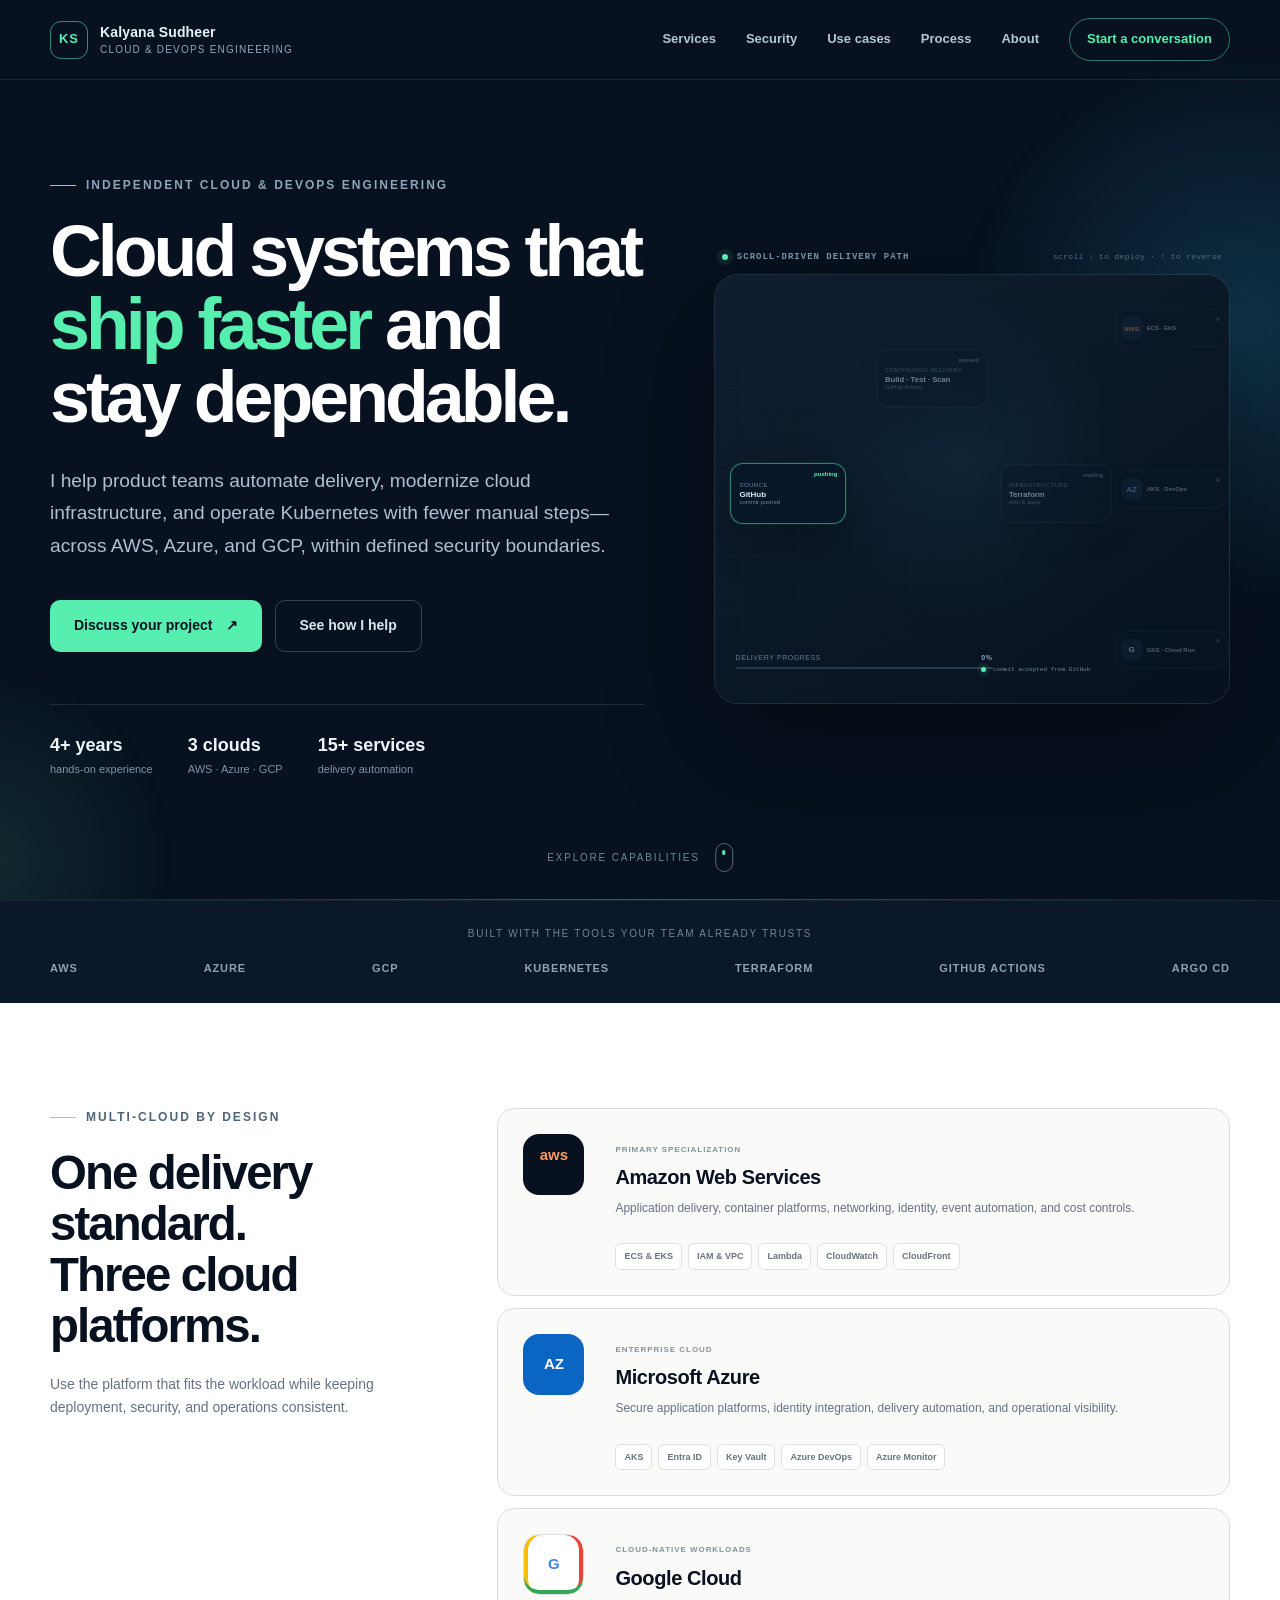
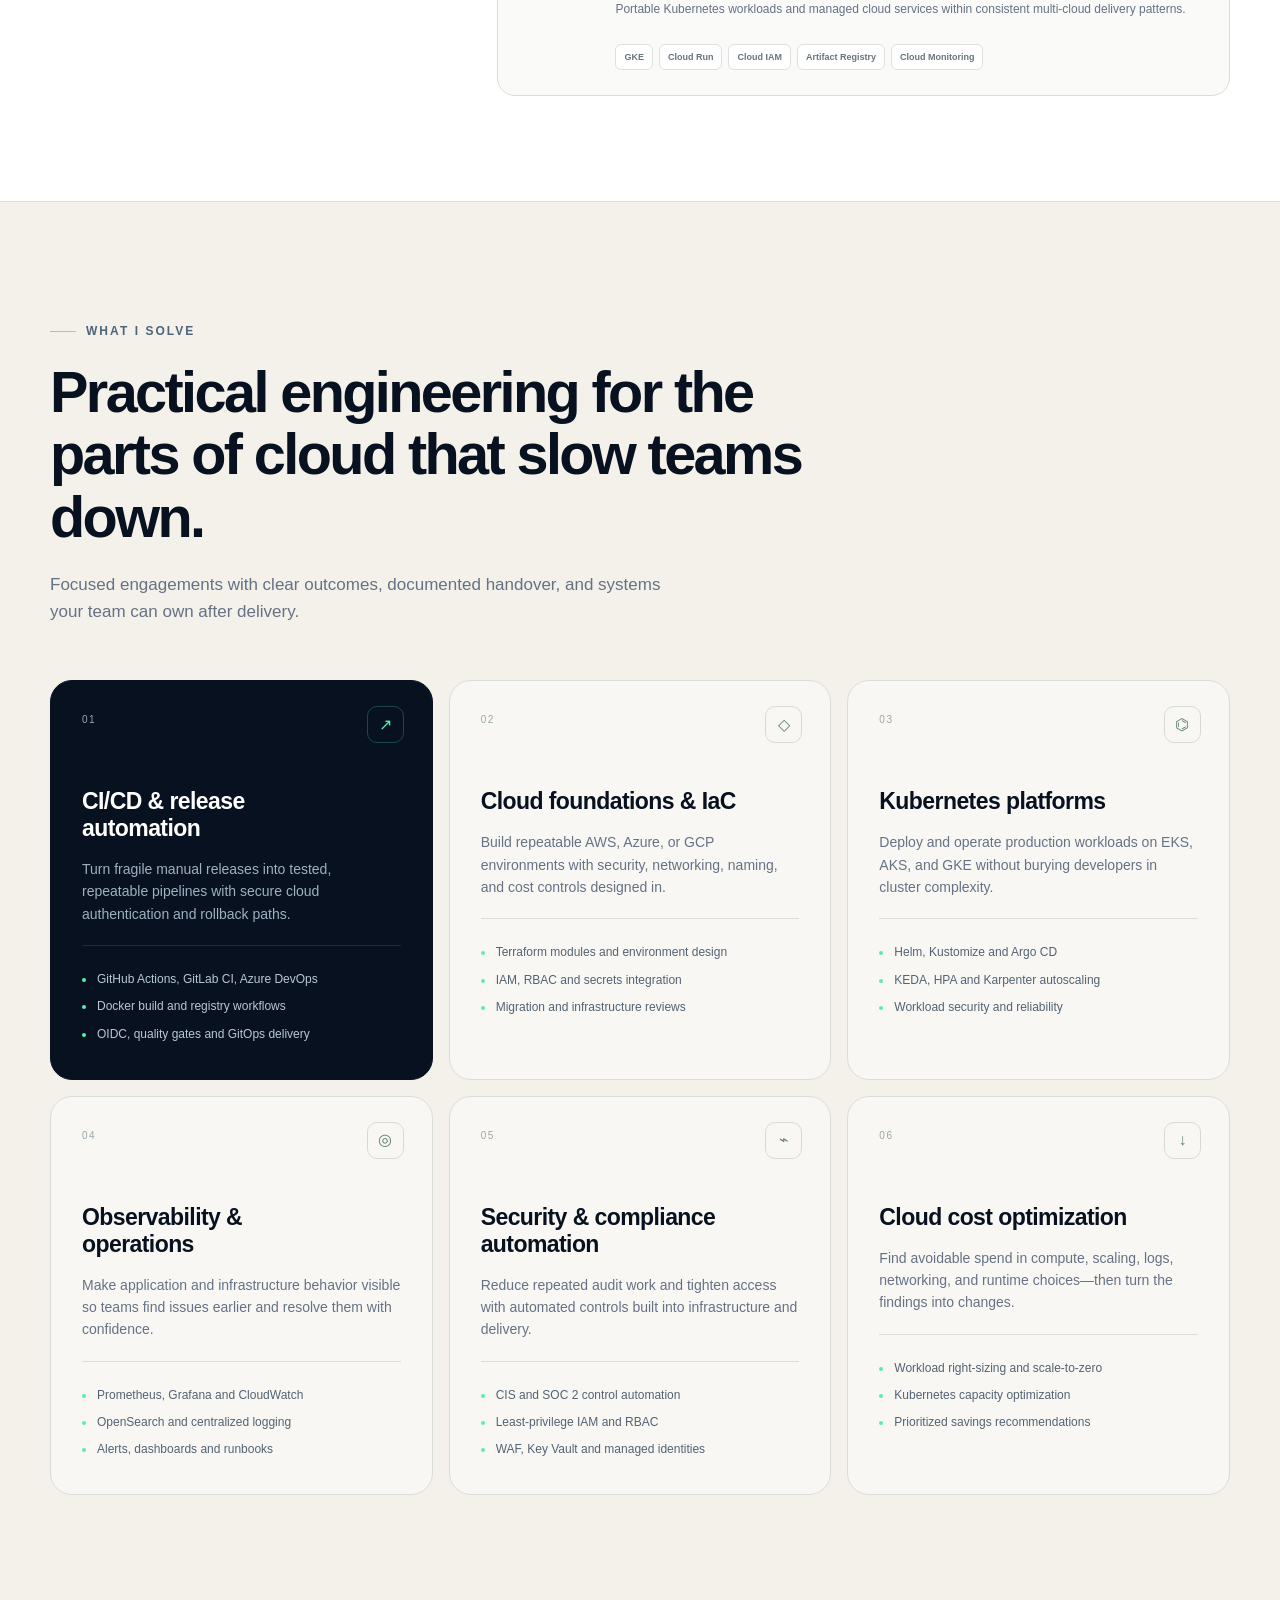
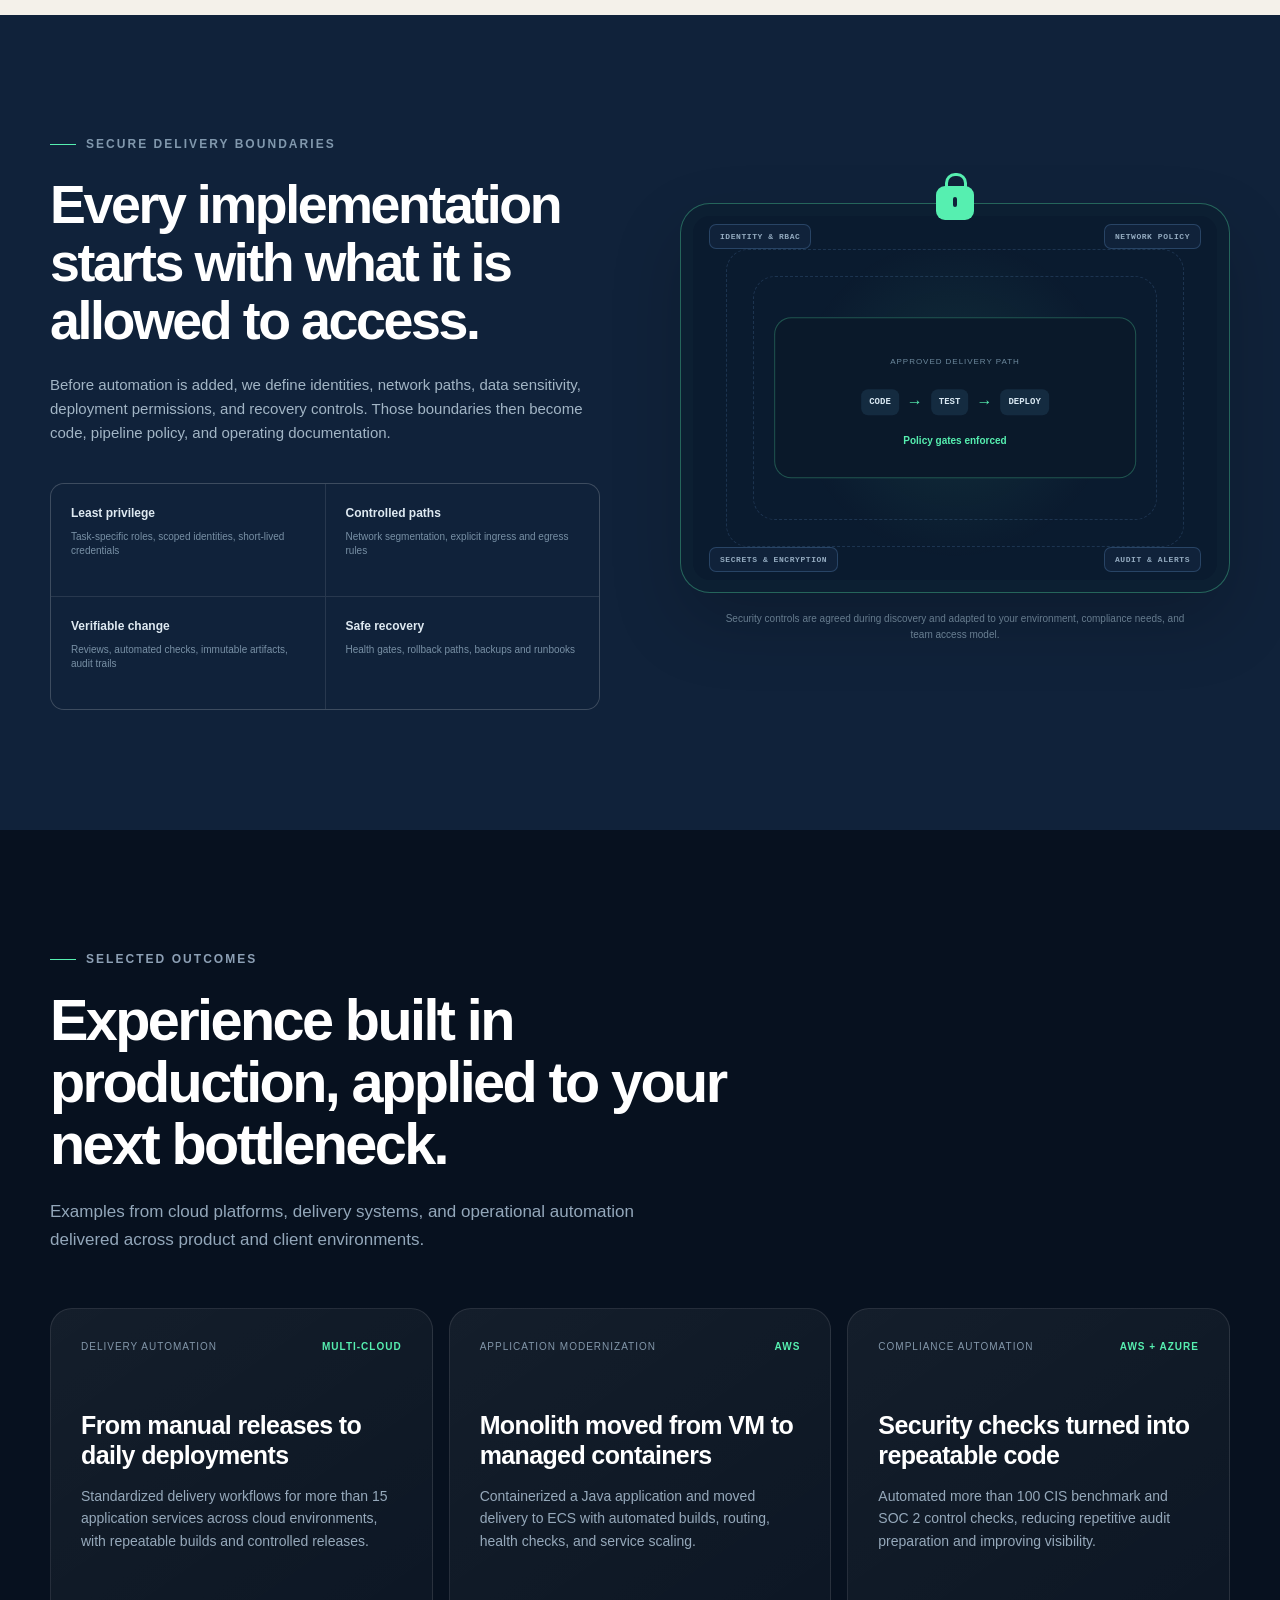
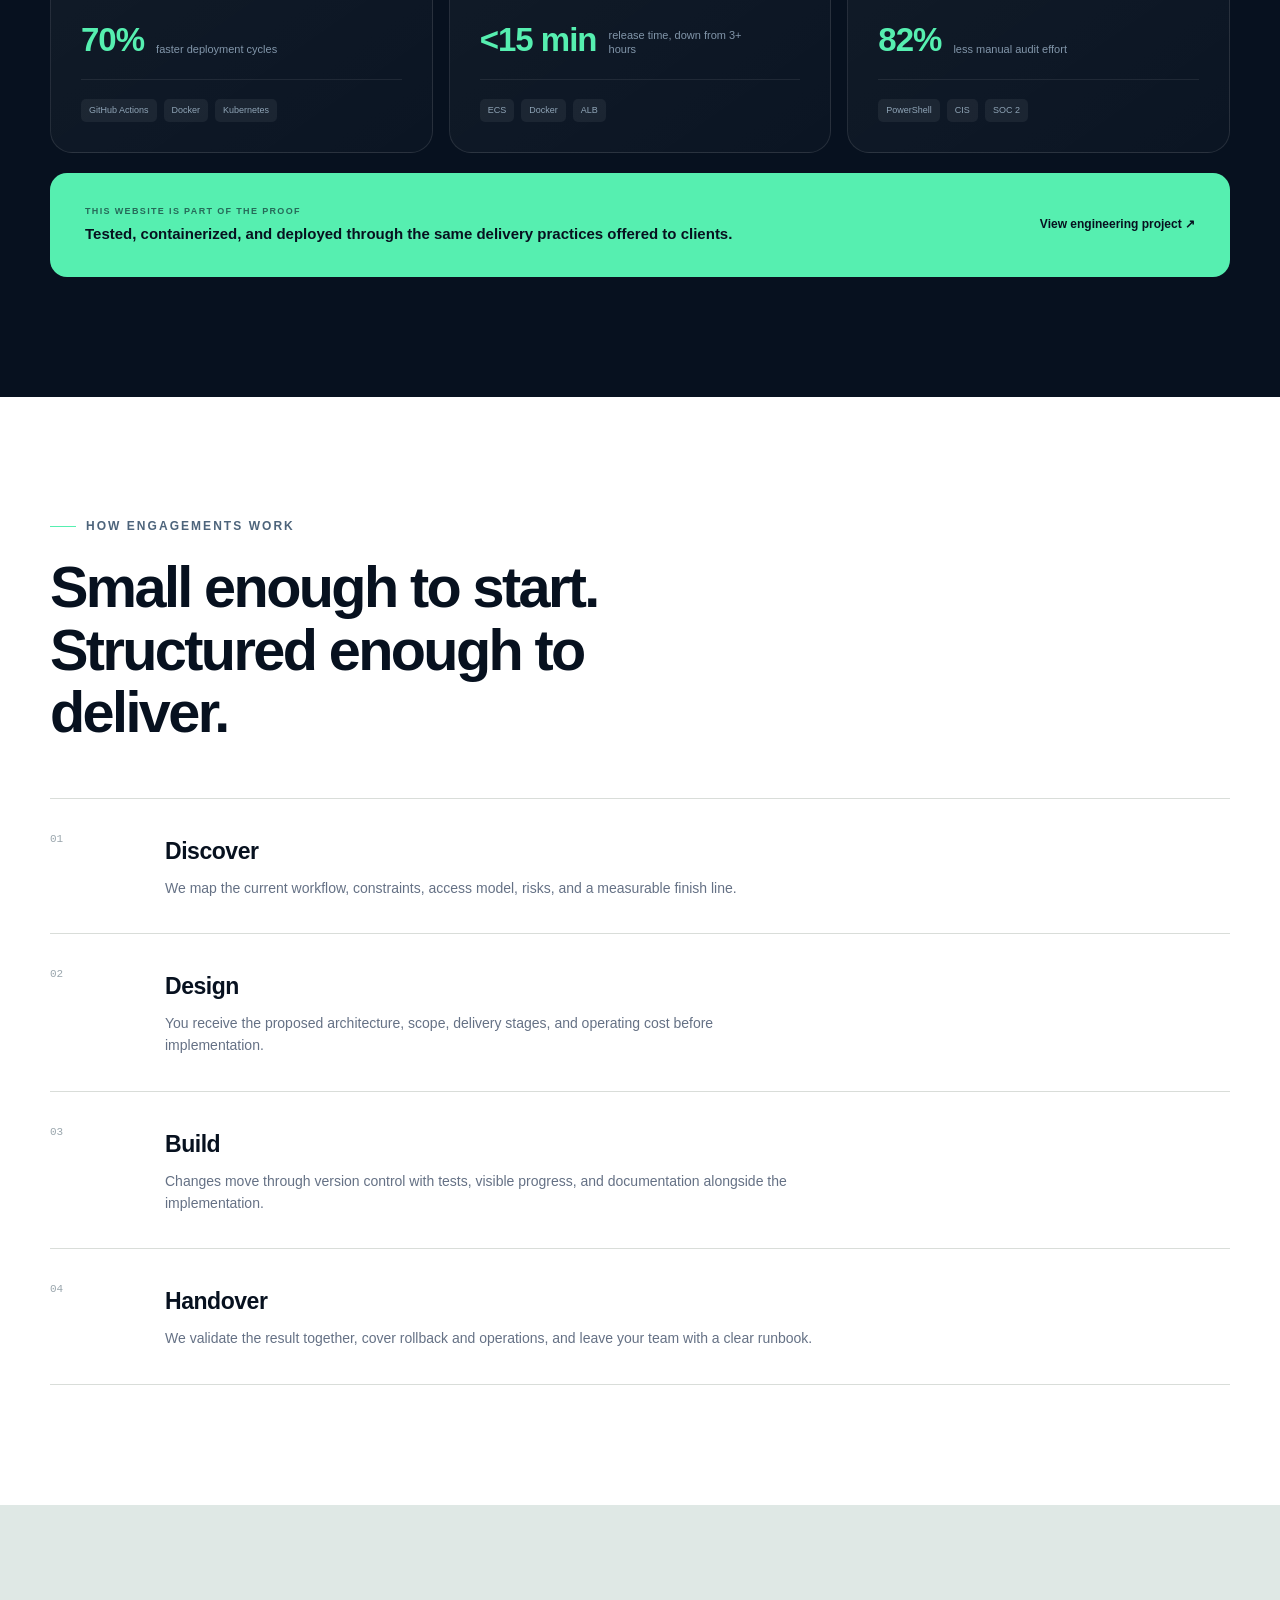
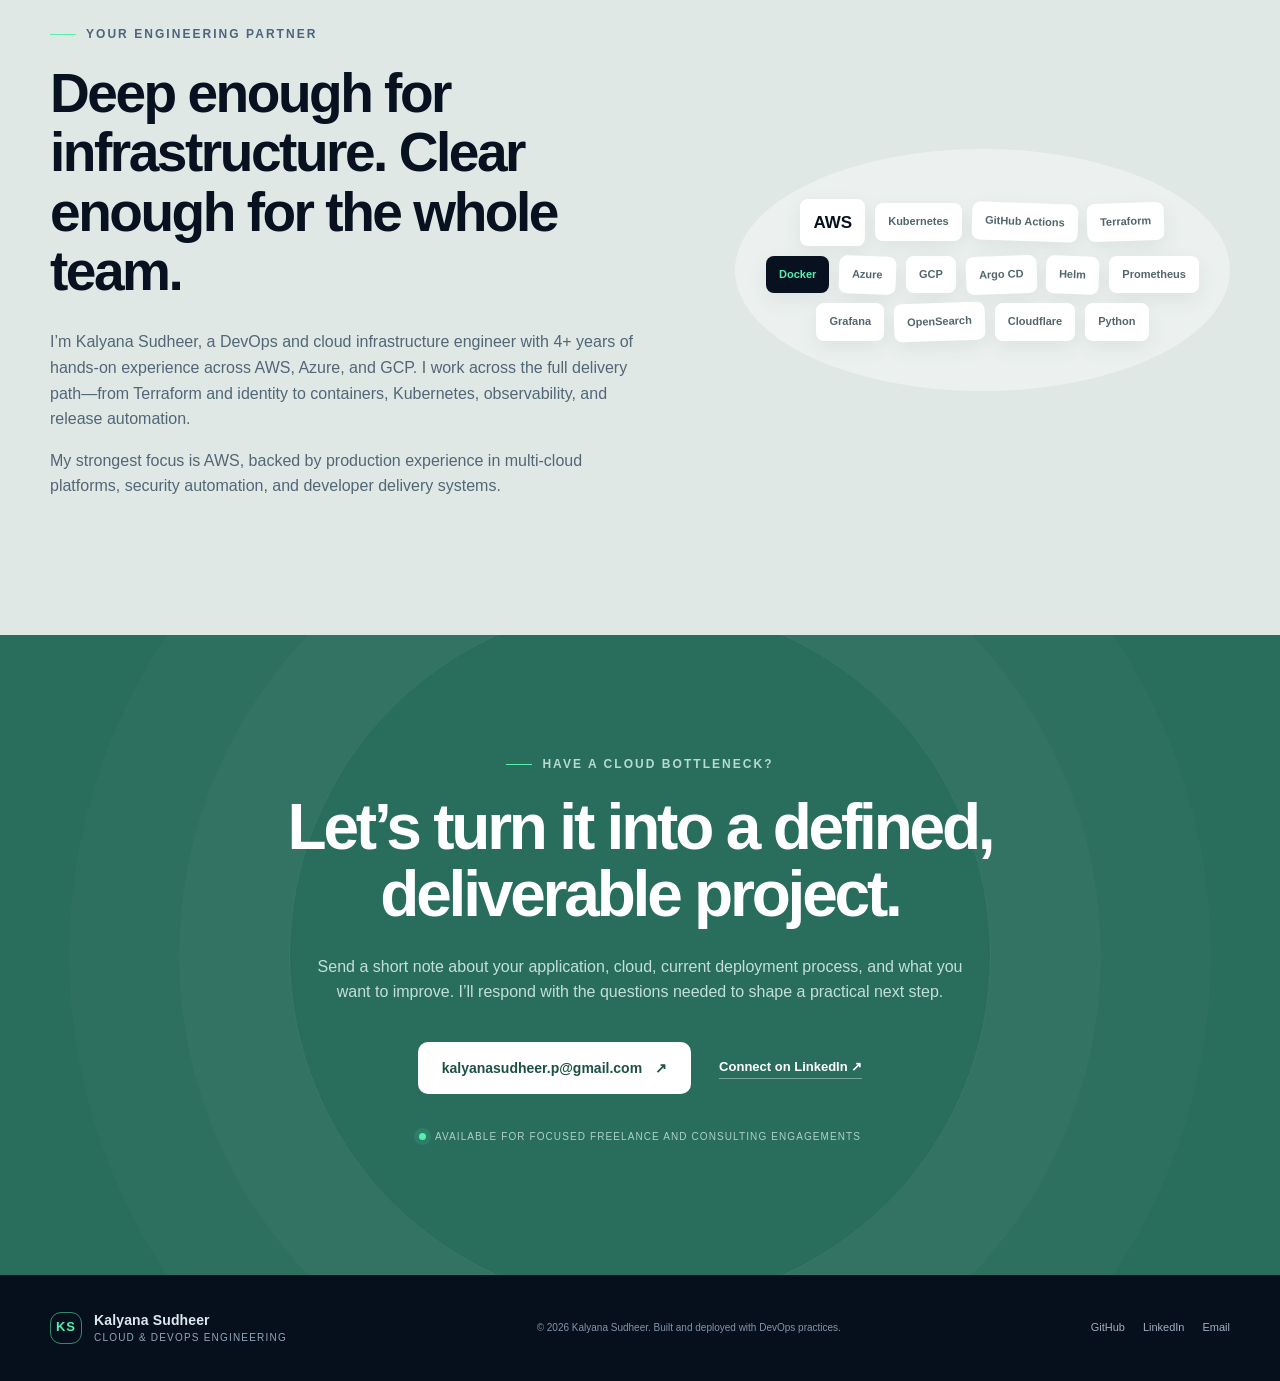
==== index.html @ fa1a1122 "Publish Cloud and DevOps portfolio" ====
<!doctype html>
<html lang="en">
<head>
  <meta charset="utf-8">
  <meta name="viewport" content="width=device-width, initial-scale=1">
  <meta name="description" content="Cloud and DevOps engineering for startups and product teams: AWS, Azure, GCP, Kubernetes, CI/CD, Terraform, observability, security and cost optimization.">
  <meta name="theme-color" content="#07111f">
  <title>Kalyana Sudheer | Cloud &amp; DevOps Engineering</title>
  <link rel="icon" href="/favicon.svg" type="image/svg+xml">
  <link rel="stylesheet" href="/styles.css">
  <script src="/script.js" defer></script>
</head>
<body>
  <a class="skip-link" href="#main">Skip to content</a>
  <header class="site-header" data-header>
    <a class="brand" href="#top" aria-label="Kalyana Sudheer home">
      <span class="brand-mark" aria-hidden="true">KS</span>
      <span><strong>Kalyana Sudheer</strong><small>Cloud &amp; DevOps Engineering</small></span>
    </a>
    <button class="menu-toggle" type="button" aria-expanded="false" aria-controls="site-nav" data-menu-toggle>
      <span></span><span></span><span></span><span class="sr-only">Toggle navigation</span>
    </button>
    <nav class="site-nav" id="site-nav" aria-label="Primary navigation" data-nav>
      <a href="#services">Services</a>
      <a href="#security">Security</a>
      <a href="#work">Use cases</a>
      <a href="#process">Process</a>
      <a href="#about">About</a>
      <a class="nav-cta" href="#contact">Start a conversation</a>
    </nav>
  </header>

  <main id="main">
    <section class="hero" id="top">
      <div class="hero-glow glow-one"></div><div class="hero-glow glow-two"></div>
      <div class="hero-copy reveal">
        <p class="eyebrow"><span></span> Independent cloud &amp; DevOps engineering</p>
        <h1>Cloud systems that <em>ship faster</em> and stay dependable.</h1>
        <p class="hero-lede">I help product teams automate delivery, modernize cloud infrastructure, and operate Kubernetes with fewer manual steps—across AWS, Azure, and GCP, within defined security boundaries.</p>
        <div class="hero-actions">
          <a class="button button-primary" href="mailto:kalyanasudheer.p@gmail.com?subject=Cloud%20%26%20DevOps%20project%20inquiry">Discuss your project <span aria-hidden="true">↗</span></a>
          <a class="button button-secondary" href="#work">See how I help</a>
        </div>
        <div class="trust-row" aria-label="Core experience">
          <div><strong>4+ years</strong><span>hands-on experience</span></div>
          <div><strong>3 clouds</strong><span>AWS · Azure · GCP</span></div>
          <div><strong>15+ services</strong><span>delivery automation</span></div>
        </div>
      </div>
      <div class="hero-visual flow-visual reveal">
        <div class="flow-label"><span class="flow-live"></span> Scroll-driven delivery path <small>scroll ↓ to deploy · ↑ to reverse</small></div>
        <iframe class="flow-frame" src="/flow.html" title="Animated delivery pipeline from GitHub through CI/CD and infrastructure as code to AWS, Azure, and Google Cloud" sandbox="allow-scripts allow-same-origin" data-flow-frame></iframe>
      </div>
      <a class="scroll-cue" href="#services"><span>Explore capabilities</span><i aria-hidden="true"></i></a>
    </section>

    <section class="logo-strip" aria-label="Technology experience">
      <p>Built with the tools your team already trusts</p>
      <div><span>AWS</span><span>AZURE</span><span>GCP</span><span>KUBERNETES</span><span>TERRAFORM</span><span>GITHUB ACTIONS</span><span>ARGO CD</span></div>
    </section>

    <section class="cloud-platforms" aria-labelledby="cloud-platform-title">
      <div class="cloud-platform-intro">
        <p class="eyebrow"><span></span> Multi-cloud by design</p>
        <h2 id="cloud-platform-title">One delivery standard.<br>Three cloud platforms.</h2>
        <p>Use the platform that fits the workload while keeping deployment, security, and operations consistent.</p>
      </div>
      <div class="platform-grid">
        <article class="platform-card aws-platform">
          <div class="platform-logo"><span>aws</span><i></i></div>
          <div><small>Primary specialization</small><h3>Amazon Web Services</h3><p>Application delivery, container platforms, networking, identity, event automation, and cost controls.</p></div>
          <ul><li>ECS &amp; EKS</li><li>IAM &amp; VPC</li><li>Lambda</li><li>CloudWatch</li><li>CloudFront</li></ul>
        </article>
        <article class="platform-card azure-platform">
          <div class="platform-logo"><span>AZ</span></div>
          <div><small>Enterprise cloud</small><h3>Microsoft Azure</h3><p>Secure application platforms, identity integration, delivery automation, and operational visibility.</p></div>
          <ul><li>AKS</li><li>Entra ID</li><li>Key Vault</li><li>Azure DevOps</li><li>Azure Monitor</li></ul>
        </article>
        <article class="platform-card gcp-platform">
          <div class="platform-logo"><span>G</span></div>
          <div><small>Cloud-native workloads</small><h3>Google Cloud</h3><p>Portable Kubernetes workloads and managed cloud services within consistent multi-cloud delivery patterns.</p></div>
          <ul><li>GKE</li><li>Cloud Run</li><li>Cloud IAM</li><li>Artifact Registry</li><li>Cloud Monitoring</li></ul>
        </article>
      </div>
    </section>

    <section class="section services" id="services">
      <div class="section-heading reveal">
        <p class="eyebrow"><span></span> What I solve</p>
        <h2>Practical engineering for the parts of cloud that slow teams down.</h2>
        <p>Focused engagements with clear outcomes, documented handover, and systems your team can own after delivery.</p>
      </div>
      <div class="service-grid">
        <article class="service-card featured reveal">
          <div class="service-number">01</div><div class="service-icon" aria-hidden="true">↗</div>
          <h3>CI/CD &amp; release automation</h3>
          <p>Turn fragile manual releases into tested, repeatable pipelines with secure cloud authentication and rollback paths.</p>
          <ul><li>GitHub Actions, GitLab CI, Azure DevOps</li><li>Docker build and registry workflows</li><li>OIDC, quality gates and GitOps delivery</li></ul>
        </article>
        <article class="service-card reveal">
          <div class="service-number">02</div><div class="service-icon" aria-hidden="true">◇</div>
          <h3>Cloud foundations &amp; IaC</h3>
          <p>Build repeatable AWS, Azure, or GCP environments with security, networking, naming, and cost controls designed in.</p>
          <ul><li>Terraform modules and environment design</li><li>IAM, RBAC and secrets integration</li><li>Migration and infrastructure reviews</li></ul>
        </article>
        <article class="service-card reveal">
          <div class="service-number">03</div><div class="service-icon" aria-hidden="true">⌬</div>
          <h3>Kubernetes platforms</h3>
          <p>Deploy and operate production workloads on EKS, AKS, and GKE without burying developers in cluster complexity.</p>
          <ul><li>Helm, Kustomize and Argo CD</li><li>KEDA, HPA and Karpenter autoscaling</li><li>Workload security and reliability</li></ul>
        </article>
        <article class="service-card reveal">
          <div class="service-number">04</div><div class="service-icon" aria-hidden="true">◎</div>
          <h3>Observability &amp; operations</h3>
          <p>Make application and infrastructure behavior visible so teams find issues earlier and resolve them with confidence.</p>
          <ul><li>Prometheus, Grafana and CloudWatch</li><li>OpenSearch and centralized logging</li><li>Alerts, dashboards and runbooks</li></ul>
        </article>
        <article class="service-card reveal">
          <div class="service-number">05</div><div class="service-icon" aria-hidden="true">⌁</div>
          <h3>Security &amp; compliance automation</h3>
          <p>Reduce repeated audit work and tighten access with automated controls built into infrastructure and delivery.</p>
          <ul><li>CIS and SOC 2 control automation</li><li>Least-privilege IAM and RBAC</li><li>WAF, Key Vault and managed identities</li></ul>
        </article>
        <article class="service-card reveal">
          <div class="service-number">06</div><div class="service-icon" aria-hidden="true">↓</div>
          <h3>Cloud cost optimization</h3>
          <p>Find avoidable spend in compute, scaling, logs, networking, and runtime choices—then turn the findings into changes.</p>
          <ul><li>Workload right-sizing and scale-to-zero</li><li>Kubernetes capacity optimization</li><li>Prioritized savings recommendations</li></ul>
        </article>
      </div>
    </section>

    <section class="section security-boundaries" id="security">
      <div class="security-copy">
        <p class="eyebrow"><span></span> Secure delivery boundaries</p>
        <h2>Every implementation starts with what it is allowed to access.</h2>
        <p>Before automation is added, we define identities, network paths, data sensitivity, deployment permissions, and recovery controls. Those boundaries then become code, pipeline policy, and operating documentation.</p>
        <div class="boundary-principles">
          <div><strong>Least privilege</strong><span>Task-specific roles, scoped identities, short-lived credentials</span></div>
          <div><strong>Controlled paths</strong><span>Network segmentation, explicit ingress and egress rules</span></div>
          <div><strong>Verifiable change</strong><span>Reviews, automated checks, immutable artifacts, audit trails</span></div>
          <div><strong>Safe recovery</strong><span>Health gates, rollback paths, backups and runbooks</span></div>
        </div>
      </div>
      <div class="boundary-visual" aria-label="Delivery implementation enclosed by identity, network, secrets, policy and audit boundaries">
        <div class="boundary-shell">
          <span class="boundary-tag identity-tag">Identity &amp; RBAC</span>
          <span class="boundary-tag network-tag">Network policy</span>
          <span class="boundary-tag secrets-tag">Secrets &amp; encryption</span>
          <span class="boundary-tag audit-tag">Audit &amp; alerts</span>
          <div class="boundary-core">
            <small>Approved delivery path</small>
            <div><span>CODE</span><i>→</i><span>TEST</span><i>→</i><span>DEPLOY</span></div>
            <strong>Policy gates enforced</strong>
          </div>
          <div class="boundary-lock" aria-hidden="true"><i></i></div>
        </div>
        <p>Security controls are agreed during discovery and adapted to your environment, compliance needs, and team access model.</p>
      </div>
    </section>

    <section class="section outcomes" id="work">
      <div class="section-heading inverse reveal">
        <p class="eyebrow"><span></span> Selected outcomes</p>
        <h2>Experience built in production, applied to your next bottleneck.</h2>
        <p>Examples from cloud platforms, delivery systems, and operational automation delivered across product and client environments.</p>
      </div>
      <div class="case-grid">
        <article class="case-card reveal">
          <div class="case-meta"><span>Delivery automation</span><b>Multi-cloud</b></div>
          <h3>From manual releases to daily deployments</h3>
          <p>Standardized delivery workflows for more than 15 application services across cloud environments, with repeatable builds and controlled releases.</p>
          <div class="case-stat"><strong>70%</strong><span>faster deployment cycles</span></div>
          <div class="case-tags"><span>GitHub Actions</span><span>Docker</span><span>Kubernetes</span></div>
        </article>
        <article class="case-card reveal">
          <div class="case-meta"><span>Application modernization</span><b>AWS</b></div>
          <h3>Monolith moved from VM to managed containers</h3>
          <p>Containerized a Java application and moved delivery to ECS with automated builds, routing, health checks, and service scaling.</p>
          <div class="case-stat"><strong>&lt;15 min</strong><span>release time, down from 3+ hours</span></div>
          <div class="case-tags"><span>ECS</span><span>Docker</span><span>ALB</span></div>
        </article>
        <article class="case-card reveal">
          <div class="case-meta"><span>Compliance automation</span><b>AWS + Azure</b></div>
          <h3>Security checks turned into repeatable code</h3>
          <p>Automated more than 100 CIS benchmark and SOC 2 control checks, reducing repetitive audit preparation and improving visibility.</p>
          <div class="case-stat"><strong>82%</strong><span>less manual audit effort</span></div>
          <div class="case-tags"><span>PowerShell</span><span>CIS</span><span>SOC 2</span></div>
        </article>
      </div>
      <div class="proof-band reveal">
        <div><span class="proof-label">This website is part of the proof</span><strong>Tested, containerized, and deployed through the same delivery practices offered to clients.</strong></div>
        <a href="https://github.com/Kalyana-Sudheer-p/aws-cicd-deployment-demo" target="_blank" rel="noreferrer">View engineering project <span aria-hidden="true">↗</span></a>
      </div>
    </section>

    <section class="section process" id="process">
      <div class="section-heading reveal">
        <p class="eyebrow"><span></span> How engagements work</p>
        <h2>Small enough to start. Structured enough to deliver.</h2>
      </div>
      <ol class="process-list">
        <li class="reveal"><span>01</span><div><h3>Discover</h3><p>We map the current workflow, constraints, access model, risks, and a measurable finish line.</p></div></li>
        <li class="reveal"><span>02</span><div><h3>Design</h3><p>You receive the proposed architecture, scope, delivery stages, and operating cost before implementation.</p></div></li>
        <li class="reveal"><span>03</span><div><h3>Build</h3><p>Changes move through version control with tests, visible progress, and documentation alongside the implementation.</p></div></li>
        <li class="reveal"><span>04</span><div><h3>Handover</h3><p>We validate the result together, cover rollback and operations, and leave your team with a clear runbook.</p></div></li>
      </ol>
    </section>

    <section class="section about" id="about">
      <div class="about-panel reveal">
        <div class="about-copy">
          <p class="eyebrow"><span></span> Your engineering partner</p>
          <h2>Deep enough for infrastructure. Clear enough for the whole team.</h2>
          <p>I’m Kalyana Sudheer, a DevOps and cloud infrastructure engineer with 4+ years of hands-on experience across AWS, Azure, and GCP. I work across the full delivery path—from Terraform and identity to containers, Kubernetes, observability, and release automation.</p>
          <p>My strongest focus is AWS, backed by production experience in multi-cloud platforms, security automation, and developer delivery systems.</p>
        </div>
        <div class="tool-cloud" aria-label="Tools and platforms">
          <span class="large">AWS</span><span>Kubernetes</span><span>GitHub Actions</span><span>Terraform</span><span class="accent">Docker</span><span>Azure</span><span>GCP</span><span>Argo CD</span><span>Helm</span><span>Prometheus</span><span>Grafana</span><span>OpenSearch</span><span>Cloudflare</span><span>Python</span>
        </div>
      </div>
    </section>

    <section class="section contact" id="contact">
      <div class="contact-inner reveal">
        <p class="eyebrow"><span></span> Have a cloud bottleneck?</p>
        <h2>Let’s turn it into a defined, deliverable project.</h2>
        <p>Send a short note about your application, cloud, current deployment process, and what you want to improve. I’ll respond with the questions needed to shape a practical next step.</p>
        <div class="contact-actions">
          <a class="button button-light" href="mailto:kalyanasudheer.p@gmail.com?subject=Cloud%20%26%20DevOps%20project%20inquiry">kalyanasudheer.p@gmail.com <span aria-hidden="true">↗</span></a>
          <a class="text-link" href="https://www.linkedin.com/in/kalyana-sudheer/" target="_blank" rel="noreferrer">Connect on LinkedIn <span aria-hidden="true">↗</span></a>
        </div>
        <p class="availability"><span></span> Available for focused freelance and consulting engagements</p>
      </div>
    </section>
  </main>

  <footer>
    <a class="brand footer-brand" href="#top"><span class="brand-mark">KS</span><span><strong>Kalyana Sudheer</strong><small>Cloud &amp; DevOps Engineering</small></span></a>
    <p>© <span data-year></span> Kalyana Sudheer. Built and deployed with DevOps practices.</p>
    <div><a href="https://github.com/Kalyana-Sudheer-p" target="_blank" rel="noreferrer">GitHub</a><a href="https://www.linkedin.com/in/kalyana-sudheer/" target="_blank" rel="noreferrer">LinkedIn</a><a href="mailto:kalyanasudheer.p@gmail.com">Email</a></div>
  </footer>
</body>
</html>
---- styles.css ----
:root{--ink:#07111f;--ink-2:#10223a;--paper:#f4f1ea;--white:#fff;--muted:#657185;--line:#d9ddd9;--mint:#56efb0;--blue:#7cb9ff;--orange:#ff9b62;--max:1180px;--radius:22px;--shadow:0 30px 80px rgba(4,13,26,.15)}
*{box-sizing:border-box}html{scroll-behavior:smooth;scroll-padding-top:90px}body{margin:0;background:var(--paper);color:var(--ink);font-family:Inter,ui-sans-serif,-apple-system,BlinkMacSystemFont,"Segoe UI",sans-serif;line-height:1.6;-webkit-font-smoothing:antialiased}a{color:inherit;text-decoration:none}button{font:inherit}.sr-only{position:absolute;width:1px;height:1px;padding:0;margin:-1px;overflow:hidden;clip:rect(0,0,0,0);white-space:nowrap;border:0}.skip-link{position:fixed;top:8px;left:8px;z-index:9999;padding:10px 16px;background:var(--white);transform:translateY(-150%)}.skip-link:focus{transform:none}
.site-header{position:fixed;inset:0 0 auto;z-index:100;display:flex;align-items:center;justify-content:space-between;height:80px;padding:0 max(28px,calc((100vw - var(--max))/2));color:#eaf2fb;border-bottom:1px solid rgba(255,255,255,.09);transition:background .25s,box-shadow .25s}.site-header.scrolled,.site-header.menu-open{background:rgba(7,17,31,.96);box-shadow:0 8px 30px rgba(0,0,0,.18);backdrop-filter:blur(18px)}.brand{display:flex;align-items:center;gap:12px}.brand-mark{display:grid;place-items:center;width:38px;height:38px;border:1px solid rgba(86,239,176,.55);border-radius:11px;color:var(--mint);font-weight:800;font-size:13px;letter-spacing:.08em}.brand span:last-child{display:flex;flex-direction:column;line-height:1.15}.brand strong{font-size:14px;letter-spacing:.01em}.brand small{margin-top:4px;color:#93a5b9;font-size:10px;text-transform:uppercase;letter-spacing:.12em}.site-nav{display:flex;align-items:center;gap:30px;font-size:13px;font-weight:650}.site-nav>a:not(.nav-cta){color:#b8c5d3;transition:color .2s}.site-nav>a:hover{color:var(--white)}.nav-cta{padding:10px 17px;border:1px solid rgba(86,239,176,.48);border-radius:999px;color:var(--mint)}.menu-toggle{display:none;background:none;border:0;width:42px;height:42px}.menu-toggle span:not(.sr-only){display:block;width:22px;height:2px;margin:5px auto;background:white}
.hero{position:relative;min-height:760px;height:min(920px,100vh);padding:150px max(28px,calc((100vw - var(--max))/2)) 95px;display:grid;grid-template-columns:1.07fr .93fr;align-items:center;gap:70px;overflow:hidden;background:var(--ink);color:var(--white)}.hero:after{content:"";position:absolute;inset:auto 0 0;height:1px;background:linear-gradient(90deg,transparent,rgba(86,239,176,.4),transparent)}.hero-glow{position:absolute;border-radius:50%;filter:blur(2px);pointer-events:none}.glow-one{width:580px;height:580px;right:-250px;top:40px;background:radial-gradient(circle,rgba(28,103,134,.4),transparent 69%)}.glow-two{width:400px;height:400px;left:-220px;bottom:-160px;background:radial-gradient(circle,rgba(86,239,176,.12),transparent 69%)}.hero-copy,.hero-visual{position:relative;z-index:2}.eyebrow{display:flex;align-items:center;gap:10px;margin:0 0 20px;color:#4d647b;font-size:12px;font-weight:800;text-transform:uppercase;letter-spacing:.17em}.eyebrow span{width:26px;height:1px;background:var(--mint)}.hero .eyebrow{color:#8ea4b8}.hero h1{max-width:710px;margin:0;font-size:clamp(48px,5.6vw,78px);font-weight:660;line-height:1.02;letter-spacing:-.055em}.hero h1 em{color:var(--mint);font-style:normal}.hero-lede{max-width:630px;margin:30px 0 0;color:#aec0d1;font-size:clamp(17px,1.5vw,20px);line-height:1.7}.hero-actions{display:flex;gap:13px;margin-top:37px}.button{display:inline-flex;align-items:center;justify-content:center;gap:13px;min-height:52px;padding:0 24px;border-radius:10px;font-size:14px;font-weight:750;transition:transform .2s,background .2s}.button:hover{transform:translateY(-2px)}.button-primary{background:var(--mint);color:var(--ink)}.button-primary:hover{background:#78f4c2}.button-secondary{border:1px solid rgba(255,255,255,.2);color:#dbe7f1}.trust-row{display:flex;gap:35px;margin-top:52px;padding-top:26px;border-top:1px solid rgba(255,255,255,.11)}.trust-row div{display:flex;flex-direction:column}.trust-row strong{font-size:18px;color:#eef6fb}.trust-row span{margin-top:2px;color:#7f94a9;font-size:11px}.flow-visual{min-width:0}.flow-label{display:flex;align-items:center;gap:9px;margin:0 8px 12px;color:#7890a5;font:700 9px ui-monospace,SFMono-Regular,Menlo,monospace;text-transform:uppercase;letter-spacing:.11em}.flow-label small{margin-left:auto;color:#52697d;font:8px ui-monospace,SFMono-Regular,Menlo,monospace;letter-spacing:.04em;text-transform:none}.flow-live{width:6px;height:6px;border-radius:50%;background:var(--mint);box-shadow:0 0 0 5px rgba(86,239,176,.08)}.flow-frame{display:block;width:100%;height:430px;border:1px solid rgba(150,196,221,.16);border-radius:24px;background:rgba(8,21,36,.55);box-shadow:0 45px 110px rgba(0,0,0,.3);pointer-events:none}.scroll-cue{position:absolute;z-index:3;bottom:28px;left:50%;transform:translateX(-50%);display:flex;align-items:center;gap:15px;color:#71869a;font-size:10px;text-transform:uppercase;letter-spacing:.18em}.scroll-cue i{position:relative;width:18px;height:29px;border:1px solid #52697d;border-radius:15px}.scroll-cue i:after{content:"";position:absolute;width:3px;height:5px;top:6px;left:6px;border-radius:3px;background:var(--mint);animation:scroll 1.8s infinite}@keyframes scroll{0%{opacity:0;transform:translateY(0)}40%{opacity:1}100%{opacity:0;transform:translateY(9px)}}
.logo-strip{padding:25px max(28px,calc((100vw - var(--max))/2));background:#0b1829;color:#708397;border-top:1px solid rgba(255,255,255,.05)}.logo-strip p{text-align:center;margin:0 0 18px;font-size:10px;text-transform:uppercase;letter-spacing:.17em}.logo-strip div{display:flex;justify-content:space-between;align-items:center;gap:24px;overflow:hidden;white-space:nowrap}.logo-strip span{font-size:11px;font-weight:800;letter-spacing:.08em;color:#8fa1b4}.section{padding:120px max(28px,calc((100vw - var(--max))/2))}.section-heading{max-width:760px;margin-bottom:55px}.section-heading h2{margin:0;font-size:clamp(38px,4.5vw,60px);font-weight:650;line-height:1.08;letter-spacing:-.045em}.section-heading>p:last-child{max-width:620px;margin:23px 0 0;color:var(--muted);font-size:17px}.service-grid{display:grid;grid-template-columns:repeat(3,1fr);gap:16px}.service-card{position:relative;min-height:390px;padding:31px;border:1px solid var(--line);border-radius:var(--radius);background:rgba(255,255,255,.45);transition:transform .25s,border-color .25s,box-shadow .25s}.service-card:hover{transform:translateY(-5px);border-color:#aebbb6;box-shadow:0 22px 55px rgba(23,39,52,.08)}.service-card.featured{background:var(--ink);color:var(--white);border-color:var(--ink)}.service-number{font-size:10px;letter-spacing:.15em;color:#9aa6aa}.service-icon{position:absolute;right:28px;top:25px;display:grid;place-items:center;width:37px;height:37px;border:1px solid #d5dad7;border-radius:10px;color:#638376}.featured .service-icon{border-color:rgba(86,239,176,.25);color:var(--mint)}.service-card h3{max-width:260px;margin:60px 0 16px;font-size:23px;line-height:1.17;letter-spacing:-.025em}.service-card p{color:var(--muted);font-size:14px}.featured p{color:#9fb0c1}.service-card ul{list-style:none;padding:20px 0 0;margin:20px 0 0;border-top:1px solid var(--line)}.featured ul{border-color:rgba(255,255,255,.1)}.service-card li{position:relative;padding:4px 0 4px 15px;color:#526273;font-size:12px}.featured li{color:#b9c8d6}.service-card li:before{content:"";position:absolute;left:0;top:12px;width:4px;height:4px;border-radius:50%;background:var(--mint)}
.cloud-platforms{padding:105px max(28px,calc((100vw - var(--max))/2));display:grid;grid-template-columns:.68fr 1.32fr;gap:70px;background:#fff;border-bottom:1px solid var(--line)}.cloud-platform-intro{align-self:start;position:sticky;top:120px}.cloud-platform-intro h2{margin:0;font-size:clamp(34px,3.7vw,50px);line-height:1.08;letter-spacing:-.04em}.cloud-platform-intro>p:last-child{max-width:420px;margin:22px 0 0;color:var(--muted);font-size:14px}.platform-grid{display:grid;gap:12px}.platform-card{display:grid;grid-template-columns:72px 1fr;gap:20px;padding:25px;border:1px solid var(--line);border-radius:18px;background:#fafaf8;transition:transform .2s,border .2s}.platform-card:hover{transform:translateX(5px);border-color:#a8bab3}.platform-logo{grid-row:span 2;display:grid;place-items:center;align-self:start;width:61px;height:61px;border-radius:16px;background:var(--ink);color:white;font-weight:850}.platform-logo span{font-size:15px}.aws-platform .platform-logo{color:var(--orange)}.azure-platform .platform-logo{background:#0b65c2;color:white}.gcp-platform .platform-logo{background:white;color:#4285f4;border:1px solid #dce2e6;box-shadow:inset 0 -4px 0 #34a853,inset 4px 0 0 #fbbc05,inset -4px 0 0 #ea4335}.platform-card small{color:#84929b;font-size:8px;font-weight:800;text-transform:uppercase;letter-spacing:.12em}.platform-card h3{margin:2px 0 6px;font-size:20px;letter-spacing:-.02em}.platform-card p{margin:0;color:var(--muted);font-size:12px}.platform-card ul{grid-column:2;display:flex;flex-wrap:wrap;gap:6px;list-style:none;margin:5px 0 0;padding:0}.platform-card li{padding:5px 8px;border:1px solid #dde2df;border-radius:6px;background:white;color:#66757e;font-size:9px;font-weight:650}.section{padding:120px max(28px,calc((100vw - var(--max))/2))}.section-heading{max-width:760px;margin-bottom:55px}.section-heading h2{margin:0;font-size:clamp(38px,4.5vw,60px);font-weight:650;line-height:1.08;letter-spacing:-.045em}.section-heading>p:last-child{max-width:620px;margin:23px 0 0;color:var(--muted);font-size:17px}.service-grid{display:grid;grid-template-columns:repeat(3,1fr);gap:16px}.service-card{position:relative;min-height:390px;padding:31px;border:1px solid var(--line);border-radius:var(--radius);background:rgba(255,255,255,.45);transition:transform .25s,border-color .25s,box-shadow .25s}.service-card:hover{transform:translateY(-5px);border-color:#aebbb6;box-shadow:0 22px 55px rgba(23,39,52,.08)}.service-card.featured{background:var(--ink);color:var(--white);border-color:var(--ink)}.service-number{font-size:10px;letter-spacing:.15em;color:#9aa6aa}.service-icon{position:absolute;right:28px;top:25px;display:grid;place-items:center;width:37px;height:37px;border:1px solid #d5dad7;border-radius:10px;color:#638376}.featured .service-icon{border-color:rgba(86,239,176,.25);color:var(--mint)}.service-card h3{max-width:260px;margin:60px 0 16px;font-size:23px;line-height:1.17;letter-spacing:-.025em}.service-card p{color:var(--muted);font-size:14px}.featured p{color:#9fb0c1}.service-card ul{list-style:none;padding:20px 0 0;margin:20px 0 0;border-top:1px solid var(--line)}.featured ul{border-color:rgba(255,255,255,.1)}.service-card li{position:relative;padding:4px 0 4px 15px;color:#526273;font-size:12px}.featured li{color:#b9c8d6}.service-card li:before{content:"";position:absolute;left:0;top:12px;width:4px;height:4px;border-radius:50%;background:var(--mint)}
.security-boundaries{display:grid;grid-template-columns:1fr 1fr;gap:80px;background:#10223a;color:white}.security-copy h2{max-width:620px;margin:0;font-size:clamp(38px,4.2vw,58px);line-height:1.08;letter-spacing:-.045em}.security-copy>p:not(.eyebrow){max-width:630px;margin:24px 0 0;color:#a2b5c5;font-size:15px}.security-boundaries .eyebrow{color:#8198ad}.boundary-principles{display:grid;grid-template-columns:1fr 1fr;gap:1px;margin-top:38px;background:rgba(255,255,255,.1);border:1px solid rgba(255,255,255,.1);border-radius:14px;overflow:hidden}.boundary-principles>div{display:flex;min-height:112px;flex-direction:column;padding:20px;background:#10223a}.boundary-principles strong{color:#dfeaf2;font-size:12px}.boundary-principles span{margin-top:7px;color:#7890a5;font-size:10px;line-height:1.45}.boundary-visual{align-self:center}.boundary-shell{position:relative;min-height:390px;border:1px solid rgba(86,239,176,.35);border-radius:30px;background:radial-gradient(circle at center,rgba(86,239,176,.09),transparent 48%),rgba(5,16,29,.38);box-shadow:inset 0 0 0 12px rgba(86,239,176,.018),0 30px 70px rgba(0,0,0,.18)}.boundary-shell:before,.boundary-shell:after{content:"";position:absolute;border:1px dashed rgba(124,185,255,.16);border-radius:22px}.boundary-shell:before{inset:45px}.boundary-shell:after{inset:72px}.boundary-tag{position:absolute;z-index:2;padding:7px 10px;border:1px solid rgba(124,185,255,.22);border-radius:7px;background:#10223a;color:#94abc0;font:700 8px ui-monospace,SFMono-Regular,monospace;text-transform:uppercase;letter-spacing:.07em}.identity-tag{top:20px;left:28px}.network-tag{top:20px;right:28px}.secrets-tag{bottom:20px;left:28px}.audit-tag{right:28px;bottom:20px}.boundary-core{position:absolute;z-index:3;left:50%;top:50%;width:66%;padding:28px 18px;border:1px solid rgba(86,239,176,.28);border-radius:17px;background:#0a192a;transform:translate(-50%,-50%);text-align:center}.boundary-core small{color:#6d899d;font-size:8px;text-transform:uppercase;letter-spacing:.12em}.boundary-core>div{display:flex;align-items:center;justify-content:center;gap:8px;margin:18px 0}.boundary-core span{padding:8px;border-radius:7px;background:#142b40;color:#d8e7f1;font:800 9px ui-monospace,monospace}.boundary-core i{color:var(--mint);font-style:normal}.boundary-core strong{display:block;color:var(--mint);font-size:10px}.boundary-lock{position:absolute;z-index:4;left:50%;top:-18px;width:38px;height:34px;border-radius:9px;background:var(--mint);transform:translateX(-50%)}.boundary-lock:before{content:"";position:absolute;left:9px;top:-13px;width:16px;height:19px;border:3px solid var(--mint);border-bottom:0;border-radius:10px 10px 0 0}.boundary-lock i{position:absolute;left:17px;top:11px;width:4px;height:10px;border-radius:4px;background:#10223a}.boundary-visual>p{max-width:480px;margin:18px auto 0;color:#71899d;font-size:10px;text-align:center}.section{padding:120px max(28px,calc((100vw - var(--max))/2))}.section-heading{max-width:760px;margin-bottom:55px}.section-heading h2{margin:0;font-size:clamp(38px,4.5vw,60px);font-weight:650;line-height:1.08;letter-spacing:-.045em}.section-heading>p:last-child{max-width:620px;margin:23px 0 0;color:var(--muted);font-size:17px}.service-grid{display:grid;grid-template-columns:repeat(3,1fr);gap:16px}.service-card{position:relative;min-height:390px;padding:31px;border:1px solid var(--line);border-radius:var(--radius);background:rgba(255,255,255,.45);transition:transform .25s,border-color .25s,box-shadow .25s}.service-card:hover{transform:translateY(-5px);border-color:#aebbb6;box-shadow:0 22px 55px rgba(23,39,52,.08)}.service-card.featured{background:var(--ink);color:var(--white);border-color:var(--ink)}.service-number{font-size:10px;letter-spacing:.15em;color:#9aa6aa}.service-icon{position:absolute;right:28px;top:25px;display:grid;place-items:center;width:37px;height:37px;border:1px solid #d5dad7;border-radius:10px;color:#638376}.featured .service-icon{border-color:rgba(86,239,176,.25);color:var(--mint)}.service-card h3{max-width:260px;margin:60px 0 16px;font-size:23px;line-height:1.17;letter-spacing:-.025em}.service-card p{color:var(--muted);font-size:14px}.featured p{color:#9fb0c1}.service-card ul{list-style:none;padding:20px 0 0;margin:20px 0 0;border-top:1px solid var(--line)}.featured ul{border-color:rgba(255,255,255,.1)}.service-card li{position:relative;padding:4px 0 4px 15px;color:#526273;font-size:12px}.featured li{color:#b9c8d6}.service-card li:before{content:"";position:absolute;left:0;top:12px;width:4px;height:4px;border-radius:50%;background:var(--mint)}
.outcomes{background:var(--ink);color:var(--white)}.section-heading.inverse .eyebrow{color:#8da0b5}.section-heading.inverse>p:last-child{color:#93a7ba}.case-grid{display:grid;grid-template-columns:repeat(3,1fr);gap:16px}.case-card{display:flex;flex-direction:column;min-height:445px;padding:30px;border:1px solid rgba(255,255,255,.1);border-radius:var(--radius);background:linear-gradient(145deg,rgba(255,255,255,.055),rgba(255,255,255,.02));transition:border .25s,transform .25s}.case-card:hover{transform:translateY(-5px);border-color:rgba(86,239,176,.35)}.case-meta{display:flex;justify-content:space-between;color:#8296a9;font-size:10px;text-transform:uppercase;letter-spacing:.1em}.case-meta b{color:var(--mint);font-weight:700}.case-card h3{margin:55px 0 15px;font-size:25px;line-height:1.2;letter-spacing:-.025em}.case-card>p{margin:0;color:#96a9bb;font-size:14px}.case-stat{display:flex;align-items:end;gap:12px;margin-top:auto;padding-top:35px}.case-stat strong{font-size:33px;line-height:1;color:var(--mint);letter-spacing:-.03em}.case-stat span{max-width:145px;color:#8296aa;font-size:11px;line-height:1.25}.case-tags{display:flex;gap:7px;margin-top:23px;padding-top:19px;border-top:1px solid rgba(255,255,255,.08)}.case-tags span{padding:4px 8px;border-radius:5px;background:rgba(255,255,255,.06);color:#8fa4b6;font-size:9px}.proof-band{display:flex;align-items:center;justify-content:space-between;gap:40px;margin-top:20px;padding:31px 35px;border-radius:17px;background:var(--mint);color:var(--ink)}.proof-band>div{display:flex;flex-direction:column}.proof-label{font-size:9px;font-weight:800;text-transform:uppercase;letter-spacing:.15em;opacity:.6}.proof-band strong{margin-top:4px;font-size:15px}.proof-band a{white-space:nowrap;font-size:12px;font-weight:800}
.process{background:#fff}.process .section-heading{max-width:680px}.process-list{list-style:none;padding:0;margin:0;border-top:1px solid var(--line)}.process-list li{display:grid;grid-template-columns:90px 1fr;gap:25px;padding:34px 0;border-bottom:1px solid var(--line)}.process-list>li>span{color:#9aa6ad;font:11px ui-monospace,monospace}.process-list h3{margin:0 0 7px;font-size:23px;letter-spacing:-.02em}.process-list p{max-width:650px;margin:0;color:var(--muted);font-size:14px}.about{background:#dfe8e5}.about-panel{display:grid;grid-template-columns:1.1fr .9fr;gap:80px}.about-copy h2{max-width:680px;margin:0 0 28px;font-size:clamp(38px,4.3vw,58px);line-height:1.08;letter-spacing:-.045em}.about-copy>p:not(.eyebrow){max-width:680px;color:#526676;font-size:16px}.tool-cloud{align-self:center;display:flex;flex-wrap:wrap;justify-content:center;align-items:center;gap:10px;padding:50px 30px;border-radius:50%;background:rgba(255,255,255,.38)}.tool-cloud span{padding:10px 13px;border-radius:8px;background:white;box-shadow:0 7px 20px rgba(32,59,52,.08);color:#52666b;font-size:11px;font-weight:700;transform:rotate(var(--r,0deg))}.tool-cloud span:nth-child(3n){--r:2deg}.tool-cloud span:nth-child(4n){--r:-2deg}.tool-cloud .large{font-size:17px;color:var(--ink)}.tool-cloud .accent{background:var(--ink);color:var(--mint)}
.contact{position:relative;overflow:hidden;background:#296d5c;color:white;text-align:center}.contact:before{content:"";position:absolute;width:700px;height:700px;border:1px solid rgba(255,255,255,.08);border-radius:50%;left:50%;top:50%;transform:translate(-50%,-50%);box-shadow:0 0 0 110px rgba(255,255,255,.025),0 0 0 220px rgba(255,255,255,.018)}.contact-inner{position:relative;z-index:2;max-width:850px;margin:auto}.contact .eyebrow{justify-content:center;color:#b6dbd0}.contact h2{margin:0;font-size:clamp(43px,5vw,66px);line-height:1.05;letter-spacing:-.05em}.contact-inner>p:not(.eyebrow,.availability){max-width:670px;margin:25px auto 0;color:#c3e0d8;font-size:16px}.contact-actions{display:flex;justify-content:center;align-items:center;gap:28px;margin-top:37px}.button-light{background:white;color:#1d5144}.text-link{font-size:13px;font-weight:700;border-bottom:1px solid rgba(255,255,255,.38)}.availability{display:flex;justify-content:center;align-items:center;gap:9px;margin-top:35px;color:#add1c7;font-size:10px;text-transform:uppercase;letter-spacing:.11em}.availability span{width:7px;height:7px;border-radius:50%;background:var(--mint);box-shadow:0 0 0 5px rgba(86,239,176,.12)}footer{display:flex;justify-content:space-between;align-items:center;gap:30px;padding:35px max(28px,calc((100vw - var(--max))/2));background:#06101c;color:#8295a9}.footer-brand .brand-mark{width:32px;height:32px}.footer-brand strong{color:#dce7f0}footer>p{font-size:10px}footer>div{display:flex;gap:18px}footer>div a{font-size:11px;color:#9eb0c2}footer>div a:hover{color:var(--mint)}
.reveal{opacity:1;transform:none}@media (prefers-reduced-motion:reduce){html{scroll-behavior:auto}.scroll-cue i:after{animation:none}}
@media(max-width:960px){.hero{height:auto;min-height:900px;grid-template-columns:1fr;padding-top:135px;gap:65px}.hero-copy{max-width:750px}.hero-visual{max-width:650px;width:90%;margin:auto}.flow-frame{height:400px}.cloud-platforms{grid-template-columns:1fr;gap:38px}.cloud-platform-intro{position:static}.security-boundaries{grid-template-columns:1fr;gap:60px}.boundary-visual{width:min(620px,100%);margin:auto}.service-grid,.case-grid{grid-template-columns:repeat(2,1fr)}.case-card:last-child{grid-column:span 2}.about-panel{grid-template-columns:1fr;gap:45px}.tool-cloud{border-radius:30px}.logo-strip div{justify-content:flex-start;overflow:auto}.scroll-cue{display:none}}
@media(max-width:720px){.site-header{height:70px;padding-inline:20px}.menu-toggle{display:block}.site-nav{position:absolute;top:70px;left:0;right:0;display:none;flex-direction:column;align-items:stretch;gap:0;padding:10px 20px 25px;background:#07111f;border-bottom:1px solid rgba(255,255,255,.1)}.site-header.menu-open .site-nav{display:flex}.site-nav a{padding:14px 4px}.nav-cta{text-align:center;margin-top:9px}.hero{min-height:auto;padding:125px 22px 85px;gap:48px}.hero h1{font-size:47px}.hero-lede{font-size:16px}.hero-actions{flex-direction:column;align-items:stretch}.trust-row{gap:14px;justify-content:space-between}.trust-row strong{font-size:15px}.trust-row span{font-size:9px}.flow-visual{width:100%;max-width:none}.flow-frame{height:330px}.flow-label small{display:none}.logo-strip{padding-inline:22px}.cloud-platforms{padding:78px 22px}.platform-card{grid-template-columns:52px 1fr;padding:19px;gap:14px}.platform-logo{width:48px;height:48px;border-radius:13px}.platform-card ul{grid-column:1/-1}.section{padding:85px 22px}.boundary-principles{grid-template-columns:1fr}.boundary-principles>div{min-height:auto}.boundary-shell{min-height:330px}.boundary-tag{font-size:6px}.identity-tag,.secrets-tag{left:12px}.network-tag,.audit-tag{right:12px}.boundary-core{width:74%;padding-inline:9px}.boundary-core span{font-size:7px}.section-heading{margin-bottom:38px}.section-heading h2{font-size:38px}.service-grid,.case-grid{grid-template-columns:1fr}.case-card:last-child{grid-column:auto}.service-card{min-height:360px}.proof-band{align-items:flex-start;flex-direction:column;gap:20px}.process-list li{grid-template-columns:45px 1fr}.about-panel{gap:35px}.contact-actions{flex-direction:column}.contact .button{width:100%;font-size:12px}footer{flex-direction:column;text-align:center}.footer-brand{display:none}}
@media(max-width:400px){.hero h1{font-size:41px}.trust-row{flex-wrap:wrap}.trust-row div{width:45%}.section-heading h2{font-size:34px}}
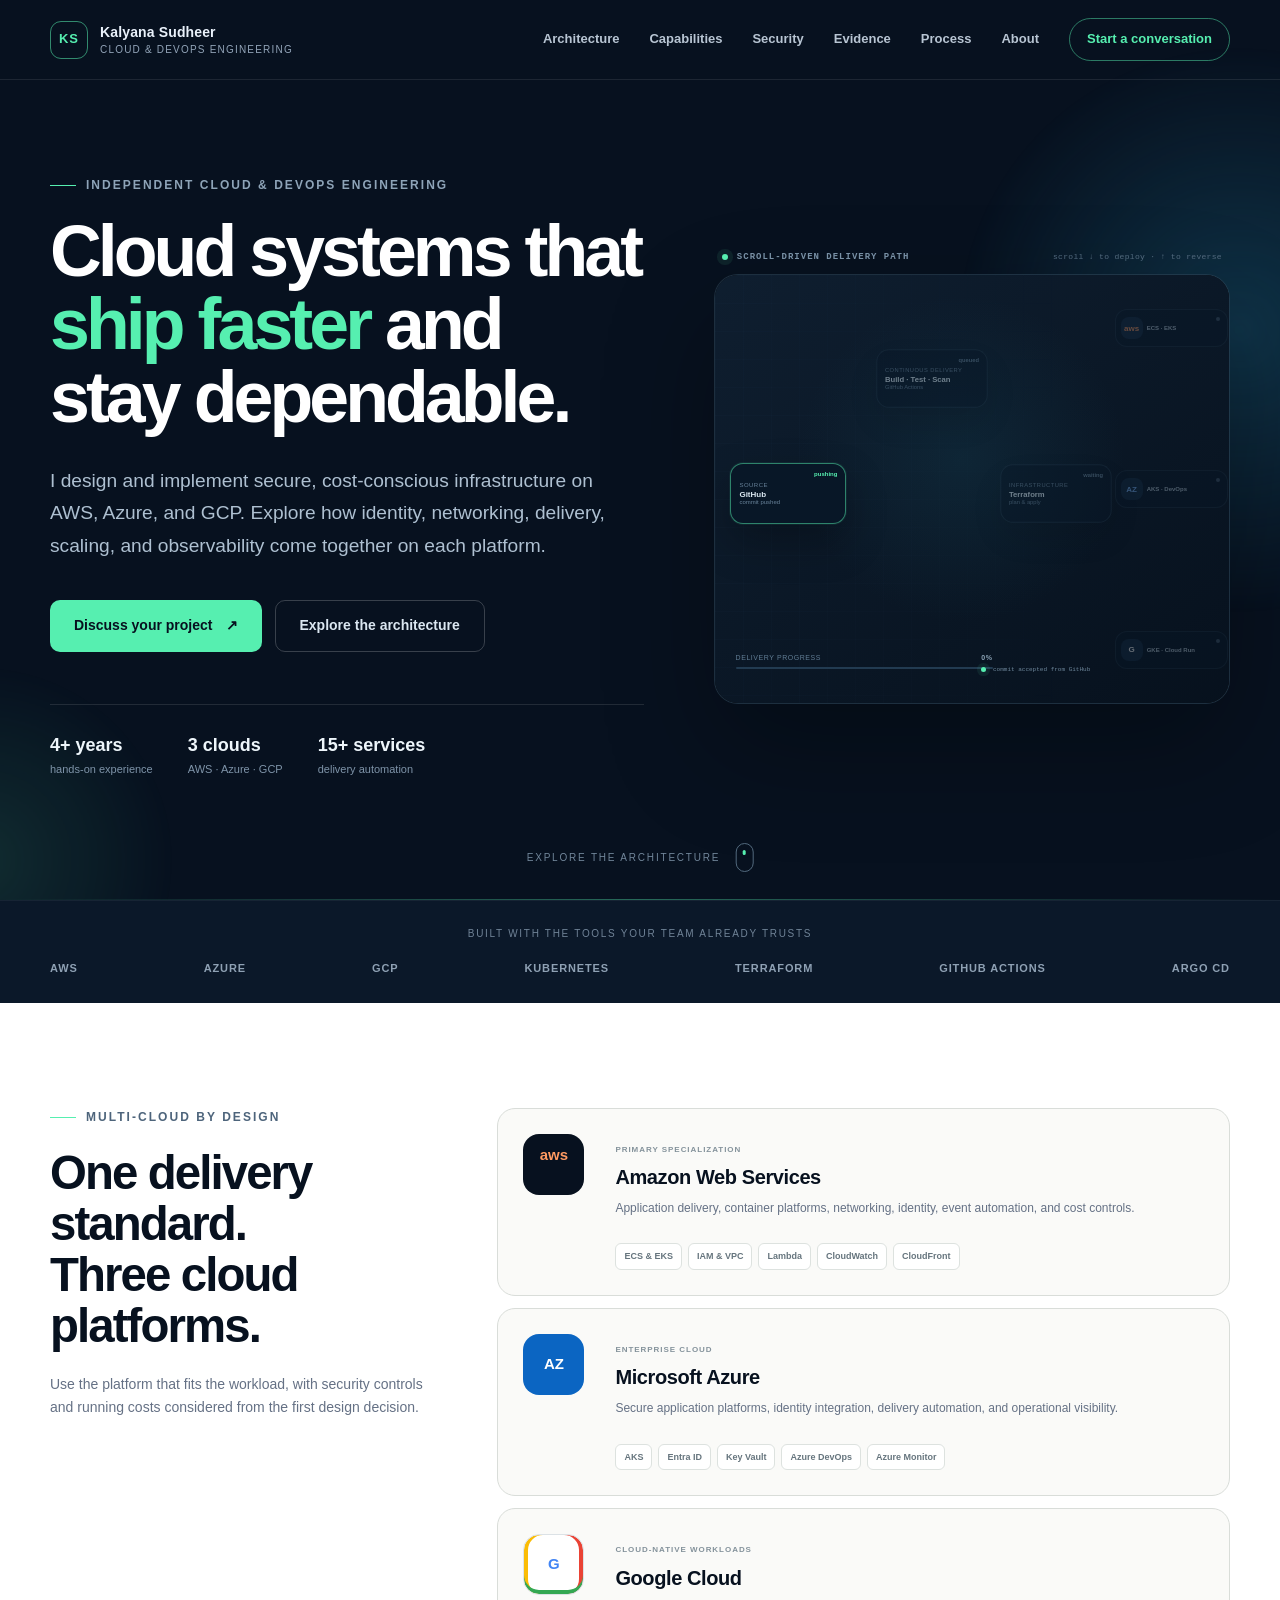
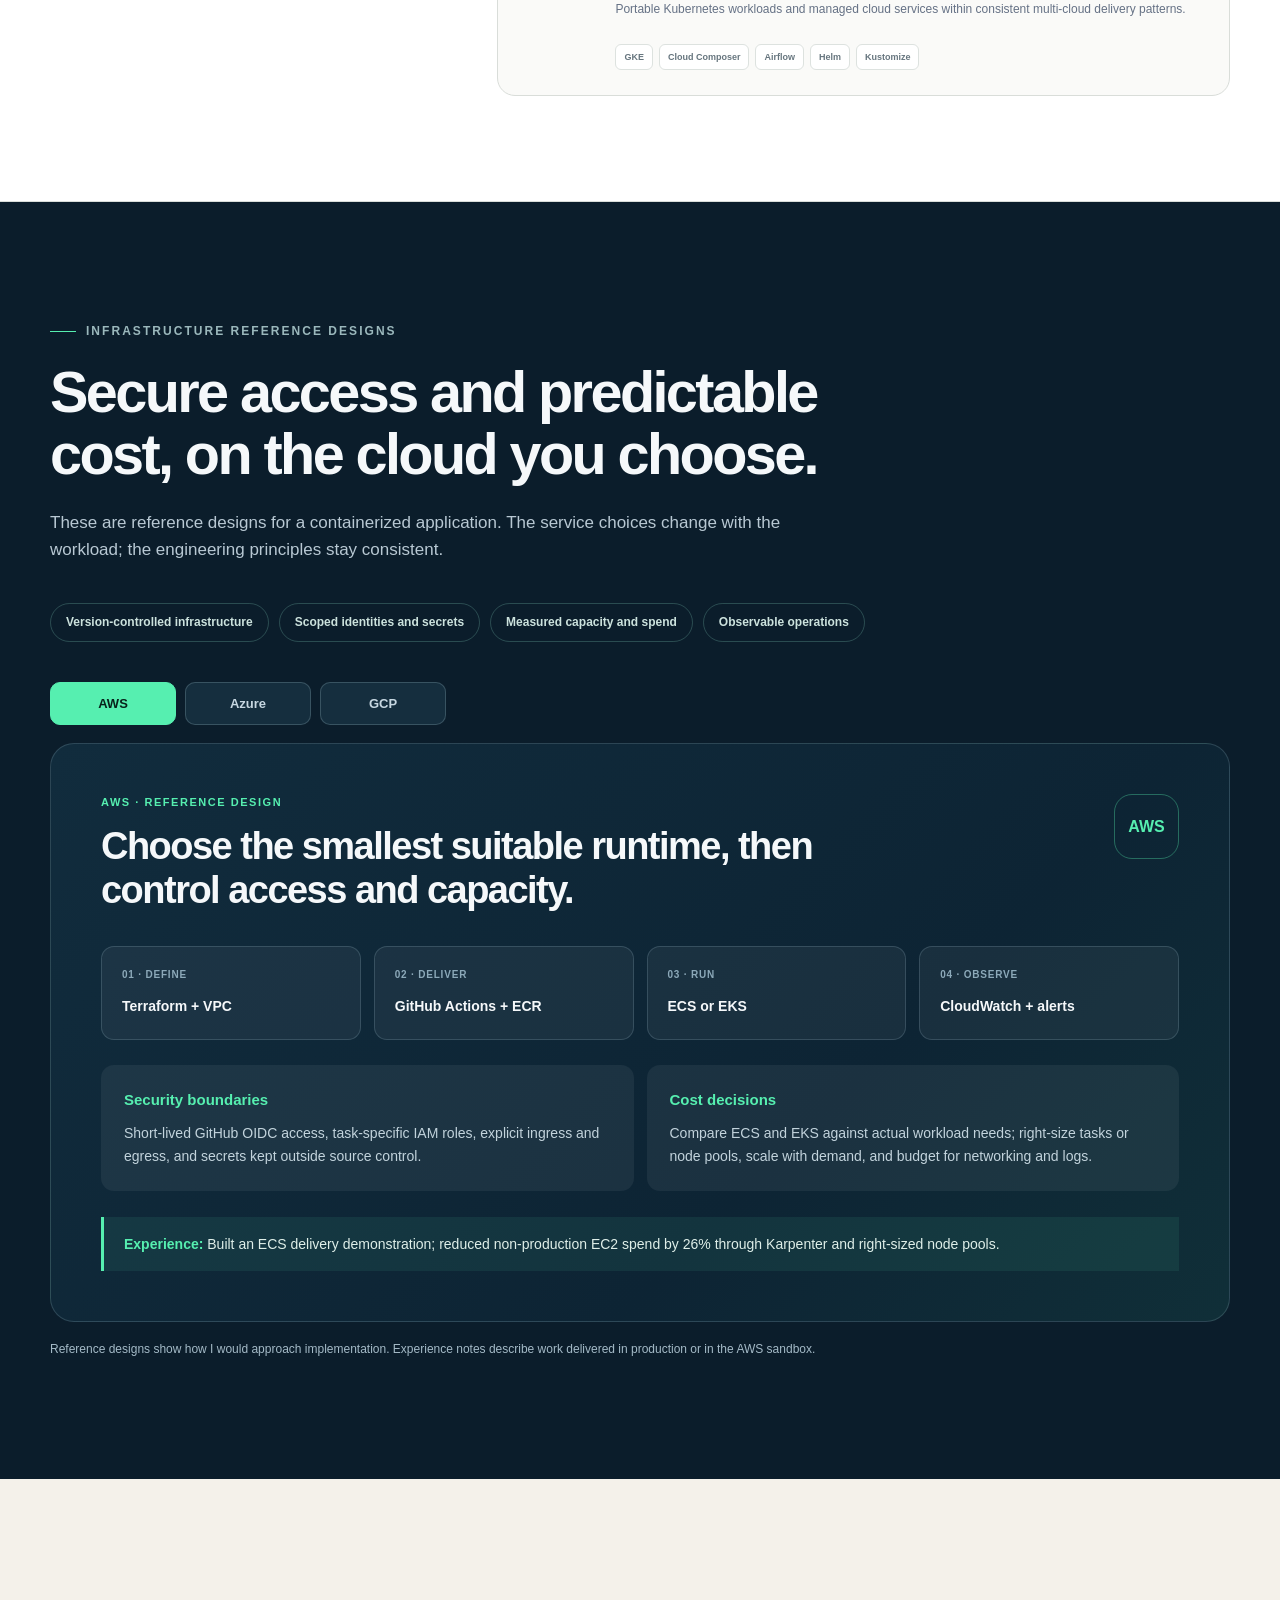
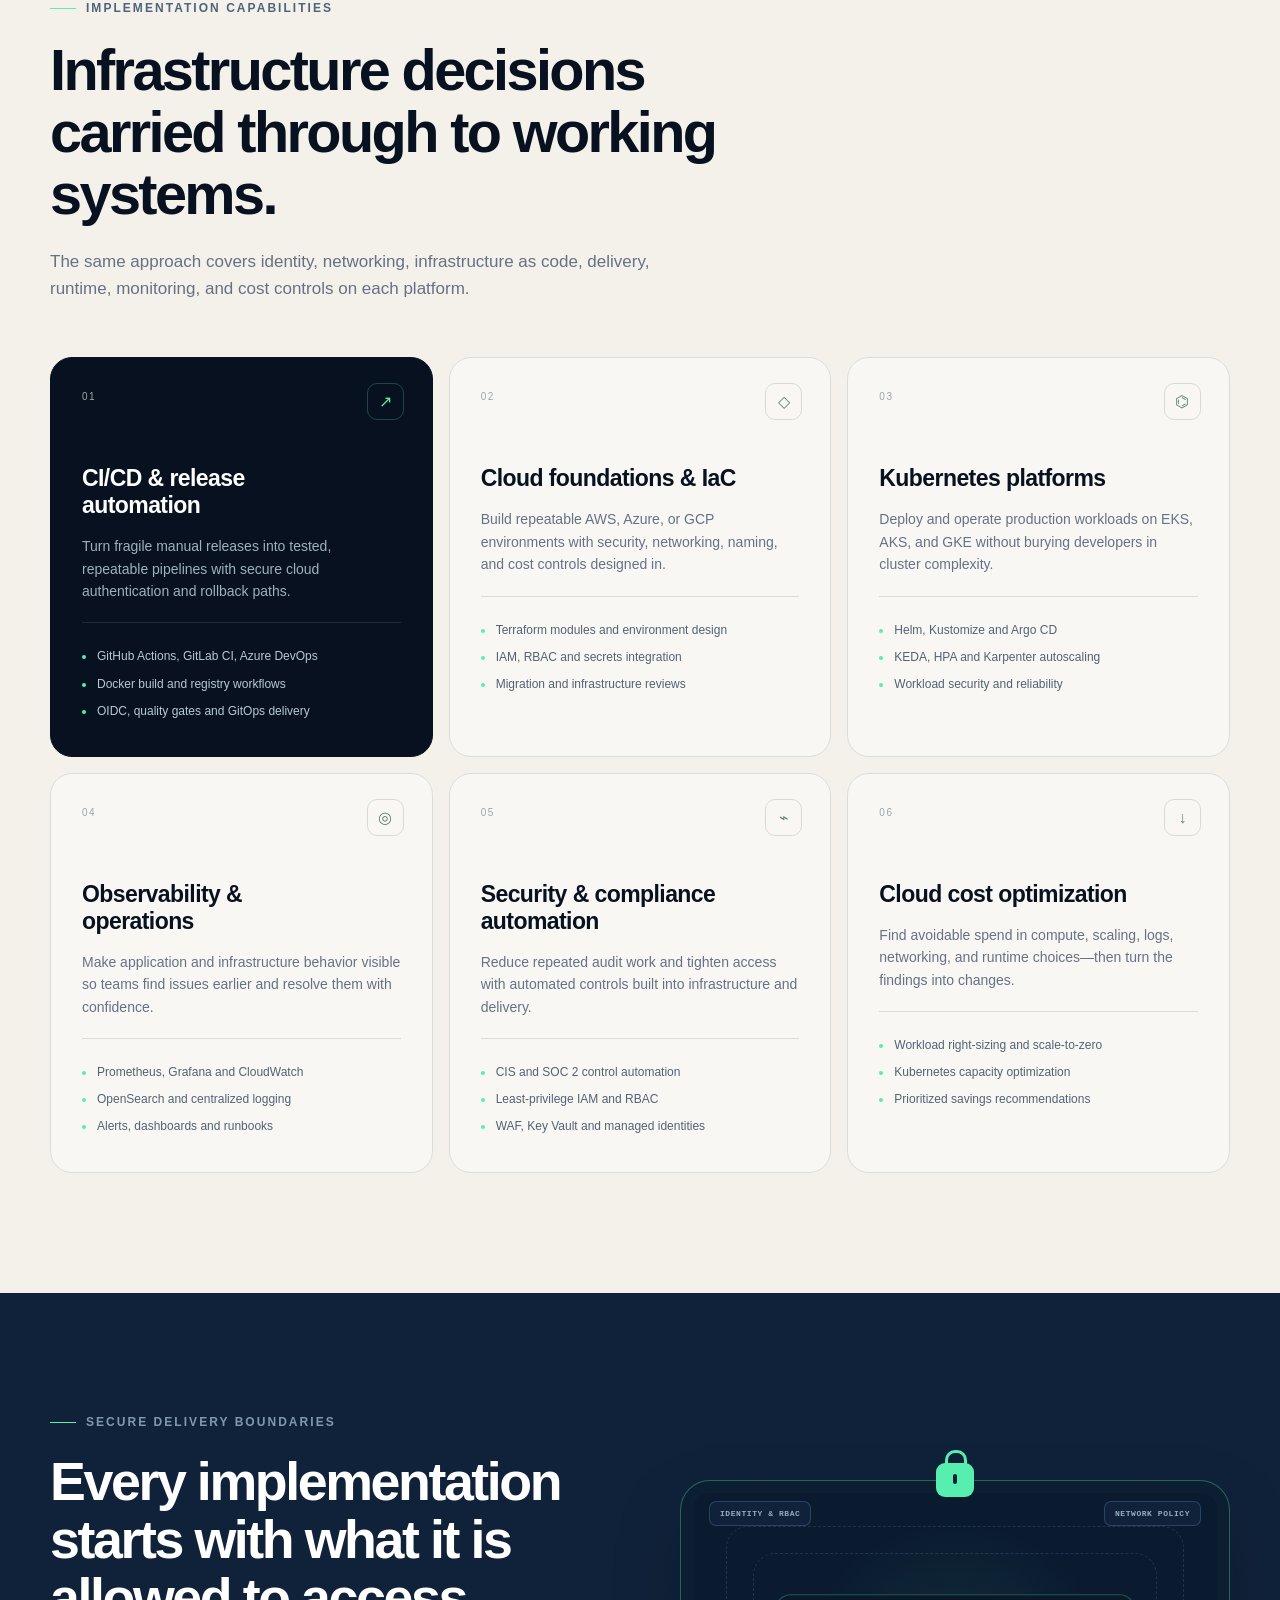
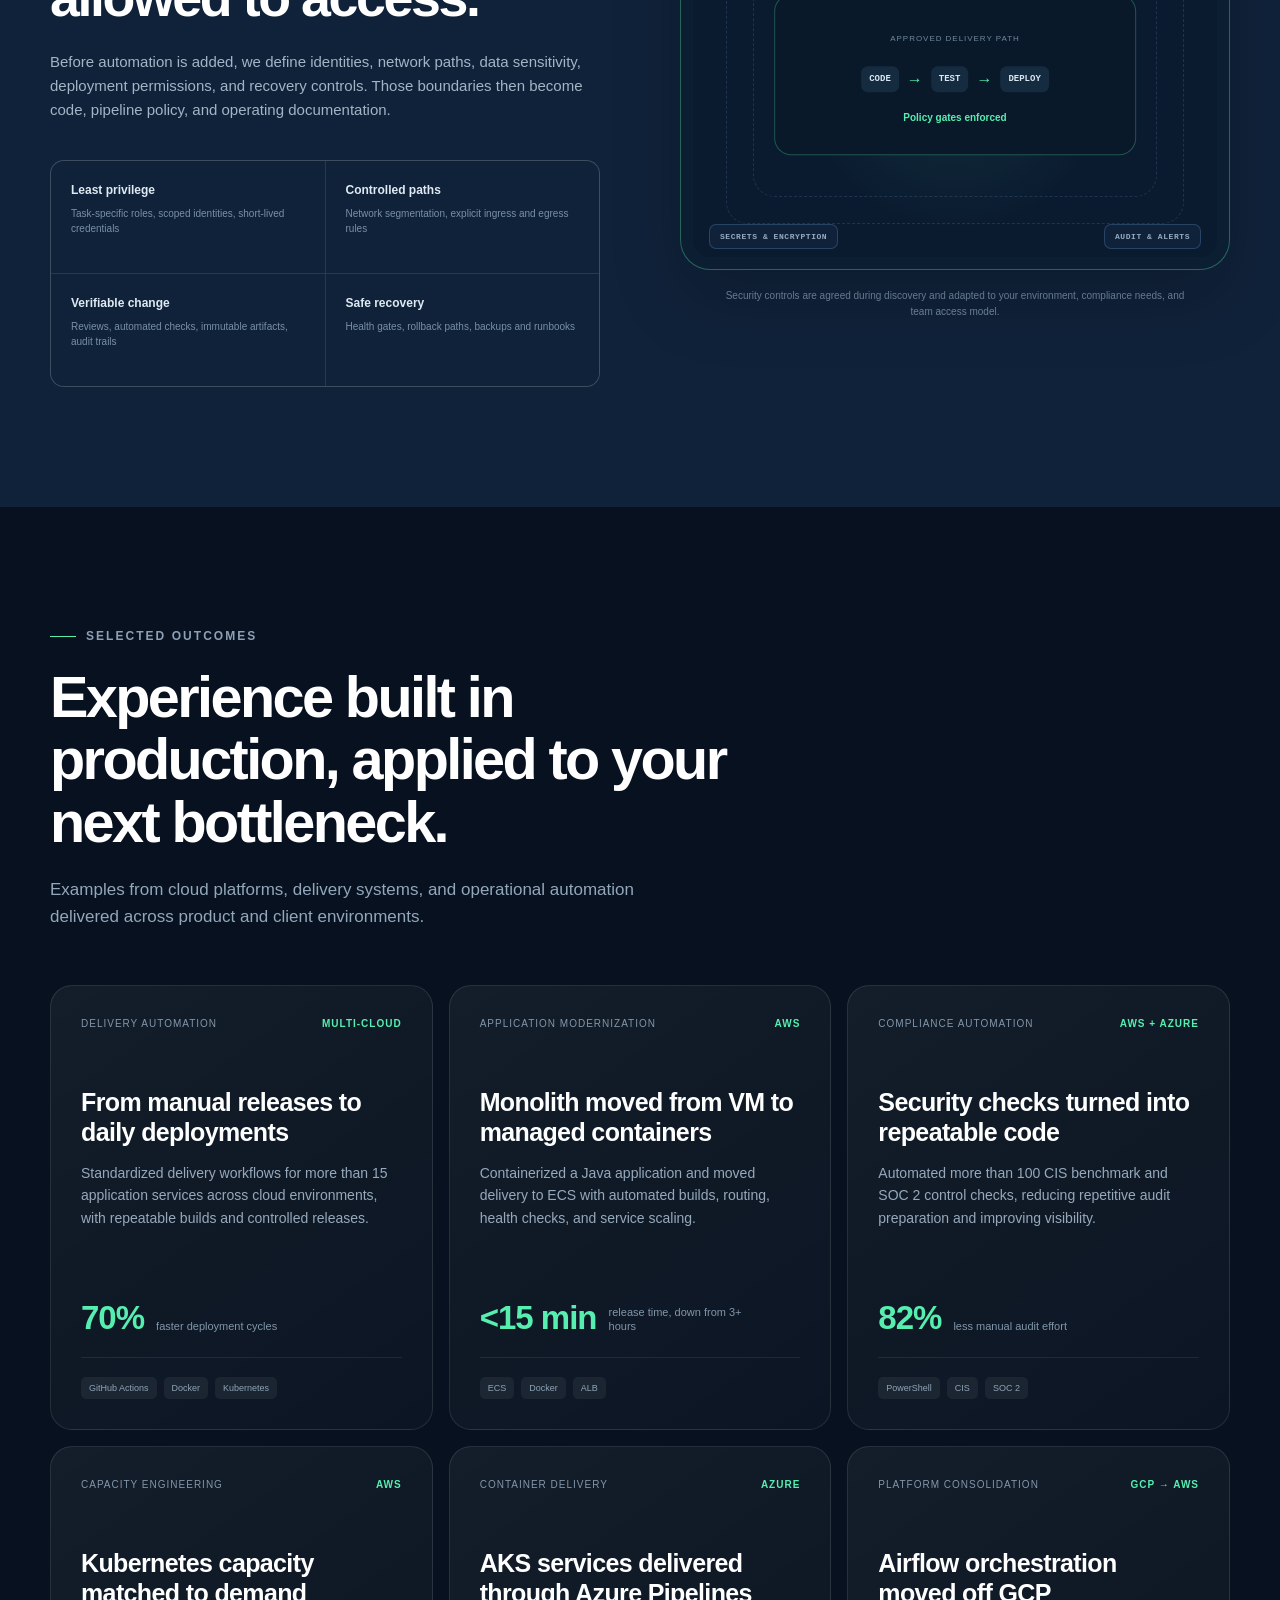
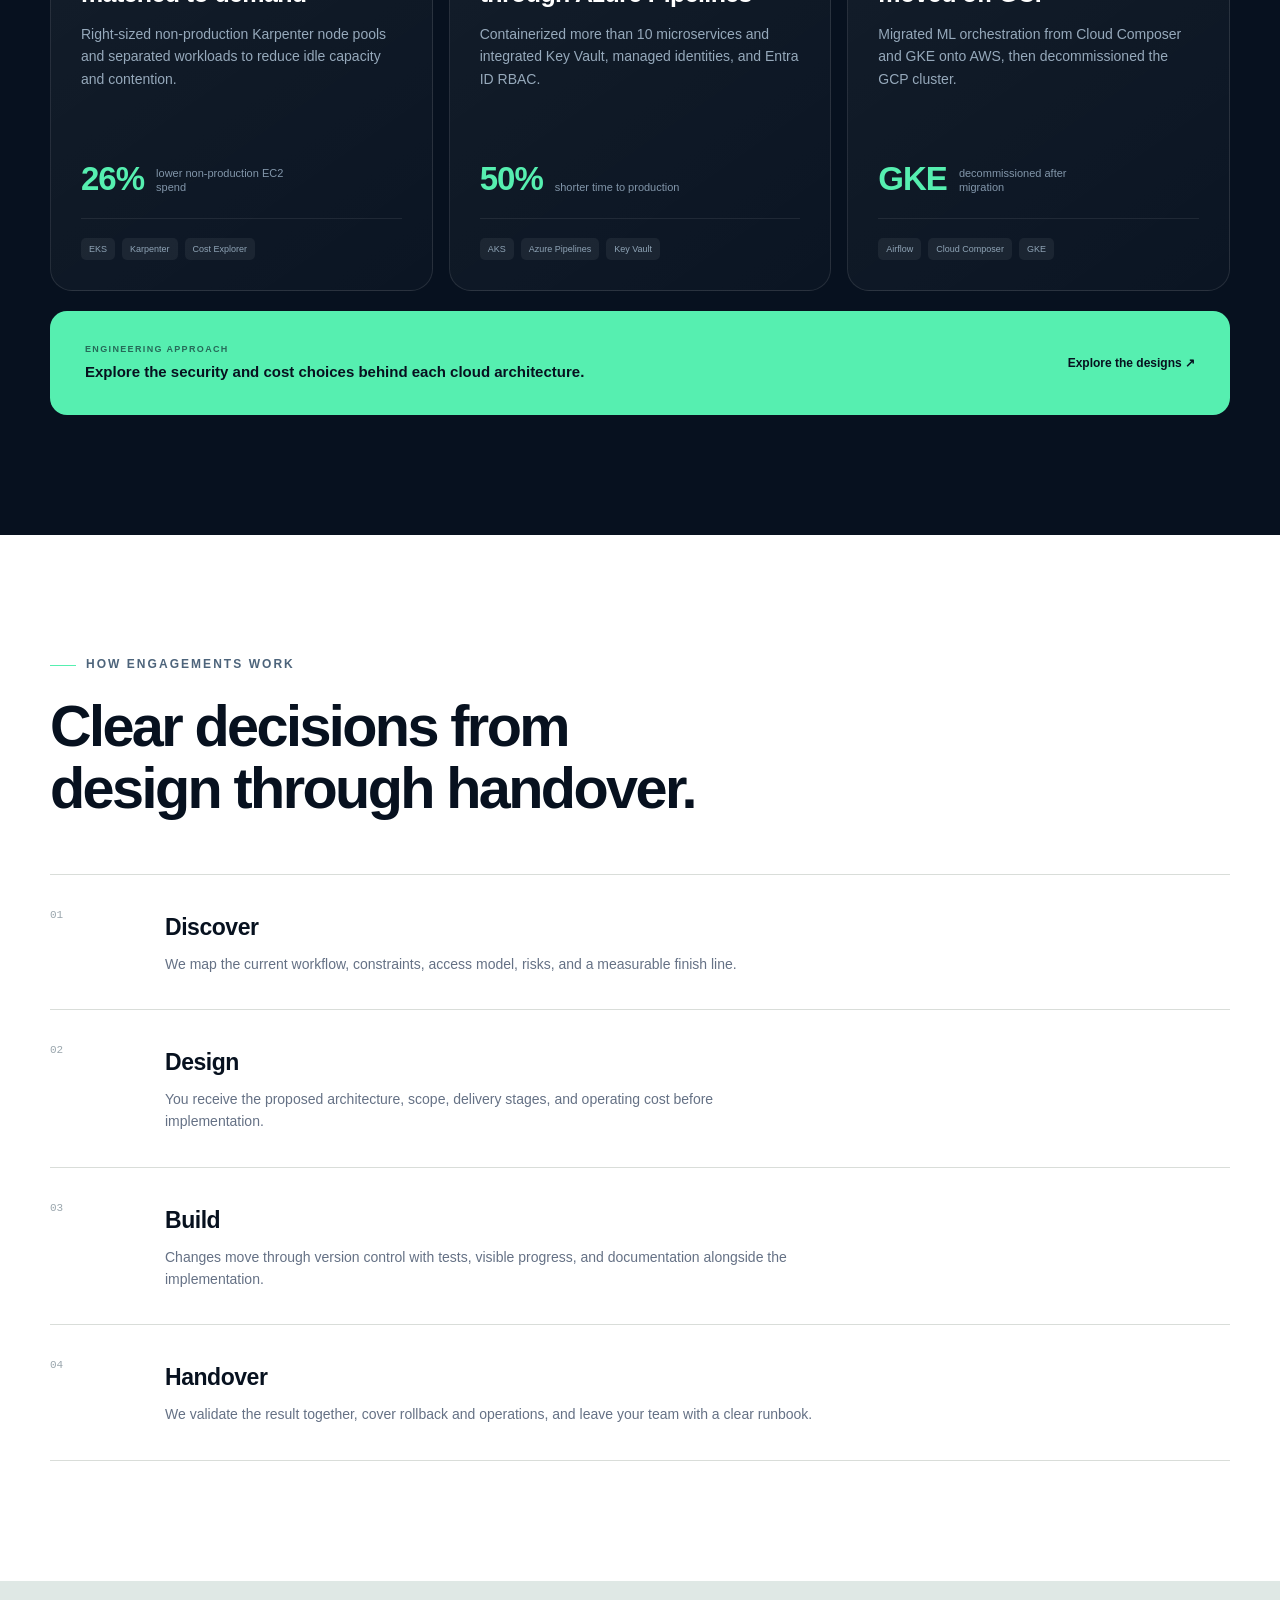
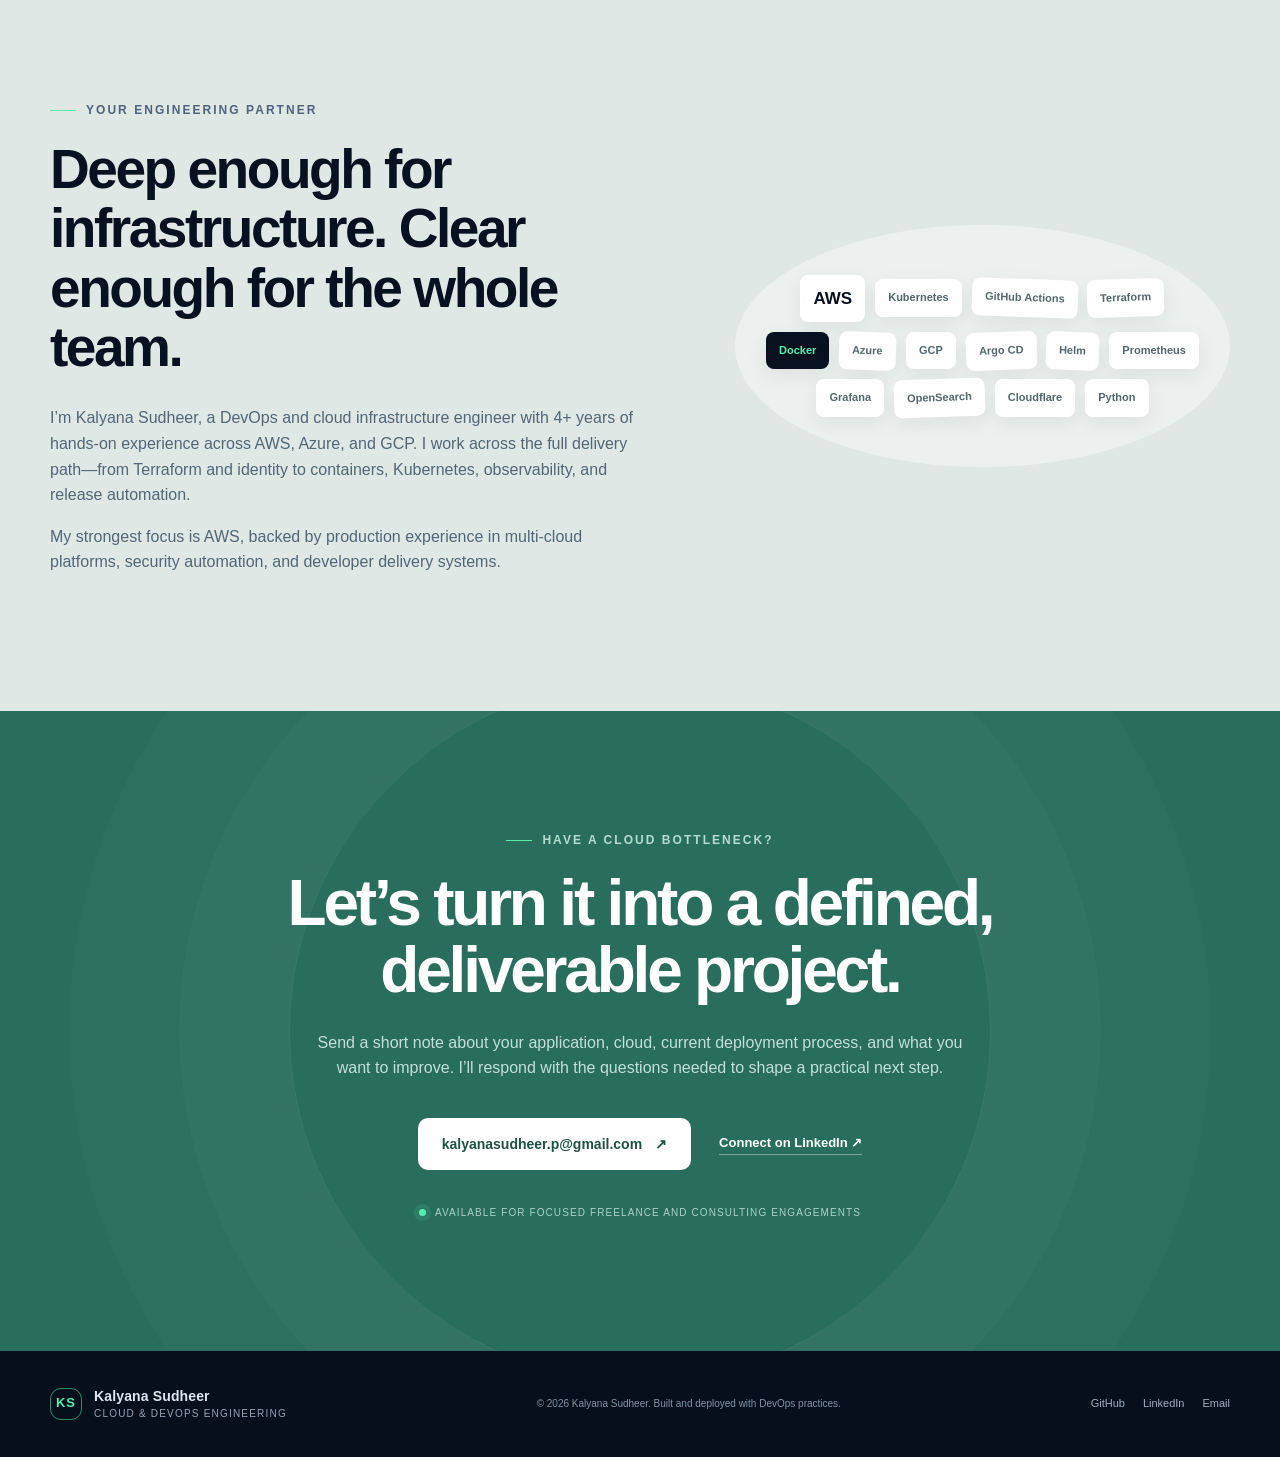
==== commit c38bf8f5: "Showcase secure and cost-conscious infrastructure across AWS, Azure, and GCP" ====
--- a/index.html
+++ b/index.html
@@ -3,7 +3,7 @@
 <head>
   <meta charset="utf-8">
   <meta name="viewport" content="width=device-width, initial-scale=1">
-  <meta name="description" content="Cloud and DevOps engineering for startups and product teams: AWS, Azure, GCP, Kubernetes, CI/CD, Terraform, observability, security and cost optimization.">
+  <meta name="description" content="Secure, cost-conscious cloud infrastructure on AWS, Azure, and GCP. Explore practical reference architectures, Kubernetes delivery, identity controls, observability, and real engineering outcomes.">
   <meta name="theme-color" content="#07111f">
   <title>Kalyana Sudheer | Cloud &amp; DevOps Engineering</title>
   <link rel="icon" href="/favicon.svg" type="image/svg+xml">
@@ -21,9 +21,10 @@
       <span></span><span></span><span></span><span class="sr-only">Toggle navigation</span>
     </button>
     <nav class="site-nav" id="site-nav" aria-label="Primary navigation" data-nav>
-      <a href="#services">Services</a>
+      <a href="#architecture">Architecture</a>
+      <a href="#services">Capabilities</a>
       <a href="#security">Security</a>
-      <a href="#work">Use cases</a>
+      <a href="#work">Evidence</a>
       <a href="#process">Process</a>
       <a href="#about">About</a>
       <a class="nav-cta" href="#contact">Start a conversation</a>
@@ -36,10 +37,10 @@
       <div class="hero-copy reveal">
         <p class="eyebrow"><span></span> Independent cloud &amp; DevOps engineering</p>
         <h1>Cloud systems that <em>ship faster</em> and stay dependable.</h1>
-        <p class="hero-lede">I help product teams automate delivery, modernize cloud infrastructure, and operate Kubernetes with fewer manual steps—across AWS, Azure, and GCP, within defined security boundaries.</p>
+        <p class="hero-lede">I design and implement secure, cost-conscious infrastructure on AWS, Azure, and GCP. Explore how identity, networking, delivery, scaling, and observability come together on each platform.</p>
         <div class="hero-actions">
           <a class="button button-primary" href="mailto:kalyanasudheer.p@gmail.com?subject=Cloud%20%26%20DevOps%20project%20inquiry">Discuss your project <span aria-hidden="true">↗</span></a>
-          <a class="button button-secondary" href="#work">See how I help</a>
+          <a class="button button-secondary" href="#architecture">Explore the architecture</a>
         </div>
         <div class="trust-row" aria-label="Core experience">
           <div><strong>4+ years</strong><span>hands-on experience</span></div>
@@ -51,7 +52,7 @@
         <div class="flow-label"><span class="flow-live"></span> Scroll-driven delivery path <small>scroll ↓ to deploy · ↑ to reverse</small></div>
         <iframe class="flow-frame" src="/flow.html" title="Animated delivery pipeline from GitHub through CI/CD and infrastructure as code to AWS, Azure, and Google Cloud" sandbox="allow-scripts allow-same-origin" data-flow-frame></iframe>
       </div>
-      <a class="scroll-cue" href="#services"><span>Explore capabilities</span><i aria-hidden="true"></i></a>
+      <a class="scroll-cue" href="#architecture"><span>Explore the architecture</span><i aria-hidden="true"></i></a>
     </section>
 
     <section class="logo-strip" aria-label="Technology experience">
@@ -63,7 +64,7 @@
       <div class="cloud-platform-intro">
         <p class="eyebrow"><span></span> Multi-cloud by design</p>
         <h2 id="cloud-platform-title">One delivery standard.<br>Three cloud platforms.</h2>
-        <p>Use the platform that fits the workload while keeping deployment, security, and operations consistent.</p>
+        <p>Use the platform that fits the workload, with security controls and running costs considered from the first design decision.</p>
       </div>
       <div class="platform-grid">
         <article class="platform-card aws-platform">
@@ -79,16 +80,57 @@
         <article class="platform-card gcp-platform">
           <div class="platform-logo"><span>G</span></div>
           <div><small>Cloud-native workloads</small><h3>Google Cloud</h3><p>Portable Kubernetes workloads and managed cloud services within consistent multi-cloud delivery patterns.</p></div>
-          <ul><li>GKE</li><li>Cloud Run</li><li>Cloud IAM</li><li>Artifact Registry</li><li>Cloud Monitoring</li></ul>
-        </article>
-      </div>
+          <ul><li>GKE</li><li>Cloud Composer</li><li>Airflow</li><li>Helm</li><li>Kustomize</li></ul>
+        </article>
+      </div>
+    </section>
+
+    <section class="section architecture" id="architecture" aria-labelledby="architecture-title">
+      <div class="section-heading reveal">
+        <p class="eyebrow"><span></span> Infrastructure reference designs</p>
+        <h2 id="architecture-title">Secure access and predictable cost, on the cloud you choose.</h2>
+        <p>These are reference designs for a containerized application. The service choices change with the workload; the engineering principles stay consistent.</p>
+      </div>
+      <div class="architecture-principles" aria-label="Shared design principles">
+        <span>Version-controlled infrastructure</span>
+        <span>Scoped identities and secrets</span>
+        <span>Measured capacity and spend</span>
+        <span>Observable operations</span>
+      </div>
+      <div class="architecture-tabs" role="tablist" aria-label="Choose a cloud platform">
+        <button type="button" role="tab" id="tab-aws" aria-controls="panel-aws" aria-selected="true" tabindex="0" data-cloud-tab="aws">AWS</button>
+        <button type="button" role="tab" id="tab-azure" aria-controls="panel-azure" aria-selected="false" tabindex="-1" data-cloud-tab="azure">Azure</button>
+        <button type="button" role="tab" id="tab-gcp" aria-controls="panel-gcp" aria-selected="false" tabindex="-1" data-cloud-tab="gcp">GCP</button>
+      </div>
+
+      <div class="architecture-panel" id="panel-aws" role="tabpanel" aria-labelledby="tab-aws" tabindex="0" data-cloud-panel="aws">
+        <div class="architecture-panel-heading"><div><span class="architecture-kicker">AWS · Reference design</span><h3>Choose the smallest suitable runtime, then control access and capacity.</h3></div><span class="architecture-mark">AWS</span></div>
+        <div class="architecture-path" aria-label="AWS delivery path"><div><small>01 · Define</small><strong>Terraform + VPC</strong></div><div><small>02 · Deliver</small><strong>GitHub Actions + ECR</strong></div><div><small>03 · Run</small><strong>ECS or EKS</strong></div><div><small>04 · Observe</small><strong>CloudWatch + alerts</strong></div></div>
+        <div class="architecture-decisions"><div><h4>Security boundaries</h4><p>Short-lived GitHub OIDC access, task-specific IAM roles, explicit ingress and egress, and secrets kept outside source control.</p></div><div><h4>Cost decisions</h4><p>Compare ECS and EKS against actual workload needs; right-size tasks or node pools, scale with demand, and budget for networking and logs.</p></div></div>
+        <p class="architecture-evidence"><strong>Experience:</strong> Built an ECS delivery demonstration; reduced non-production EC2 spend by 26% through Karpenter and right-sized node pools.</p>
+      </div>
+
+      <div class="architecture-panel" id="panel-azure" role="tabpanel" aria-labelledby="tab-azure" tabindex="0" data-cloud-panel="azure" hidden>
+        <div class="architecture-panel-heading"><div><span class="architecture-kicker">Azure · Reference design</span><h3>Deliver on AKS with identities and operating controls built in.</h3></div><span class="architecture-mark">AZ</span></div>
+        <div class="architecture-path" aria-label="Azure delivery path"><div><small>01 · Define</small><strong>Terraform + network</strong></div><div><small>02 · Deliver</small><strong>Azure Pipelines</strong></div><div><small>03 · Run</small><strong>AKS + Helm</strong></div><div><small>04 · Observe</small><strong>Azure Monitor</strong></div></div>
+        <div class="architecture-decisions"><div><h4>Security boundaries</h4><p>Entra ID and RBAC for people, managed identities for workloads, Key Vault for secrets, and network access scoped to the application.</p></div><div><h4>Cost decisions</h4><p>Size AKS node pools for real demand, autoscale suitable workloads, and review monitoring retention and network charges.</p></div></div>
+        <p class="architecture-evidence"><strong>Experience:</strong> Delivered 10+ microservices to AKS through Azure Pipelines, integrated Key Vault and managed identities, and administered Entra ID RBAC.</p>
+      </div>
+
+      <div class="architecture-panel" id="panel-gcp" role="tabpanel" aria-labelledby="tab-gcp" tabindex="0" data-cloud-panel="gcp" hidden>
+        <div class="architecture-panel-heading"><div><span class="architecture-kicker">GCP · Reference design</span><h3>Give each GKE workload a clear identity, purpose, and capacity limit.</h3></div><span class="architecture-mark">GCP</span></div>
+        <div class="architecture-path" aria-label="GCP delivery path"><div><small>01 · Define</small><strong>Terraform + VPC</strong></div><div><small>02 · Deliver</small><strong>Git-based CI/CD</strong></div><div><small>03 · Run</small><strong>GKE + Airflow</strong></div><div><small>04 · Observe</small><strong>Cloud Monitoring</strong></div></div>
+        <div class="architecture-decisions"><div><h4>Security boundaries</h4><p>Workload Identity Federation for GKE, scoped IAM permissions, controlled network routes, and separate access for each application.</p></div><div><h4>Cost decisions</h4><p>Right-size node pools and Airflow workers, scale workloads with demand, and track storage, data transfer, and log retention.</p></div></div>
+        <p class="architecture-evidence"><strong>Experience:</strong> Operated workloads across GKE and Cloud Composer; later consolidated Airflow orchestration onto AWS and decommissioned the GCP cluster.</p>
+      </div>
+      <p class="architecture-note">Reference designs show how I would approach implementation. Experience notes describe work delivered in production or in the AWS sandbox.</p>
     </section>
 
     <section class="section services" id="services">
       <div class="section-heading reveal">
-        <p class="eyebrow"><span></span> What I solve</p>
-        <h2>Practical engineering for the parts of cloud that slow teams down.</h2>
-        <p>Focused engagements with clear outcomes, documented handover, and systems your team can own after delivery.</p>
+        <p class="eyebrow"><span></span> Implementation capabilities</p>
+        <h2>Infrastructure decisions carried through to working systems.</h2>
+        <p>The same approach covers identity, networking, infrastructure as code, delivery, runtime, monitoring, and cost controls on each platform.</p>
       </div>
       <div class="service-grid">
         <article class="service-card featured reveal">
@@ -187,17 +229,38 @@
           <div class="case-stat"><strong>82%</strong><span>less manual audit effort</span></div>
           <div class="case-tags"><span>PowerShell</span><span>CIS</span><span>SOC 2</span></div>
         </article>
+        <article class="case-card reveal">
+          <div class="case-meta"><span>Capacity engineering</span><b>AWS</b></div>
+          <h3>Kubernetes capacity matched to demand</h3>
+          <p>Right-sized non-production Karpenter node pools and separated workloads to reduce idle capacity and contention.</p>
+          <div class="case-stat"><strong>26%</strong><span>lower non-production EC2 spend</span></div>
+          <div class="case-tags"><span>EKS</span><span>Karpenter</span><span>Cost Explorer</span></div>
+        </article>
+        <article class="case-card reveal">
+          <div class="case-meta"><span>Container delivery</span><b>Azure</b></div>
+          <h3>AKS services delivered through Azure Pipelines</h3>
+          <p>Containerized more than 10 microservices and integrated Key Vault, managed identities, and Entra ID RBAC.</p>
+          <div class="case-stat"><strong>50%</strong><span>shorter time to production</span></div>
+          <div class="case-tags"><span>AKS</span><span>Azure Pipelines</span><span>Key Vault</span></div>
+        </article>
+        <article class="case-card reveal">
+          <div class="case-meta"><span>Platform consolidation</span><b>GCP → AWS</b></div>
+          <h3>Airflow orchestration moved off GCP</h3>
+          <p>Migrated ML orchestration from Cloud Composer and GKE onto AWS, then decommissioned the GCP cluster.</p>
+          <div class="case-stat"><strong>GKE</strong><span>decommissioned after migration</span></div>
+          <div class="case-tags"><span>Airflow</span><span>Cloud Composer</span><span>GKE</span></div>
+        </article>
       </div>
       <div class="proof-band reveal">
-        <div><span class="proof-label">This website is part of the proof</span><strong>Tested, containerized, and deployed through the same delivery practices offered to clients.</strong></div>
-        <a href="https://github.com/Kalyana-Sudheer-p/aws-cicd-deployment-demo" target="_blank" rel="noreferrer">View engineering project <span aria-hidden="true">↗</span></a>
+        <div><span class="proof-label">Engineering approach</span><strong>Explore the security and cost choices behind each cloud architecture.</strong></div>
+        <a href="#architecture">Explore the designs <span aria-hidden="true">↗</span></a>
       </div>
     </section>
 
     <section class="section process" id="process">
       <div class="section-heading reveal">
         <p class="eyebrow"><span></span> How engagements work</p>
-        <h2>Small enough to start. Structured enough to deliver.</h2>
+        <h2>Clear decisions from design through handover.</h2>
       </div>
       <ol class="process-list">
         <li class="reveal"><span>01</span><div><h3>Discover</h3><p>We map the current workflow, constraints, access model, risks, and a measurable finish line.</p></div></li>
--- a/styles.css
+++ b/styles.css
@@ -12,3 +12,36 @@
 @media(max-width:960px){.hero{height:auto;min-height:900px;grid-template-columns:1fr;padding-top:135px;gap:65px}.hero-copy{max-width:750px}.hero-visual{max-width:650px;width:90%;margin:auto}.flow-frame{height:400px}.cloud-platforms{grid-template-columns:1fr;gap:38px}.cloud-platform-intro{position:static}.security-boundaries{grid-template-columns:1fr;gap:60px}.boundary-visual{width:min(620px,100%);margin:auto}.service-grid,.case-grid{grid-template-columns:repeat(2,1fr)}.case-card:last-child{grid-column:span 2}.about-panel{grid-template-columns:1fr;gap:45px}.tool-cloud{border-radius:30px}.logo-strip div{justify-content:flex-start;overflow:auto}.scroll-cue{display:none}}
 @media(max-width:720px){.site-header{height:70px;padding-inline:20px}.menu-toggle{display:block}.site-nav{position:absolute;top:70px;left:0;right:0;display:none;flex-direction:column;align-items:stretch;gap:0;padding:10px 20px 25px;background:#07111f;border-bottom:1px solid rgba(255,255,255,.1)}.site-header.menu-open .site-nav{display:flex}.site-nav a{padding:14px 4px}.nav-cta{text-align:center;margin-top:9px}.hero{min-height:auto;padding:125px 22px 85px;gap:48px}.hero h1{font-size:47px}.hero-lede{font-size:16px}.hero-actions{flex-direction:column;align-items:stretch}.trust-row{gap:14px;justify-content:space-between}.trust-row strong{font-size:15px}.trust-row span{font-size:9px}.flow-visual{width:100%;max-width:none}.flow-frame{height:330px}.flow-label small{display:none}.logo-strip{padding-inline:22px}.cloud-platforms{padding:78px 22px}.platform-card{grid-template-columns:52px 1fr;padding:19px;gap:14px}.platform-logo{width:48px;height:48px;border-radius:13px}.platform-card ul{grid-column:1/-1}.section{padding:85px 22px}.boundary-principles{grid-template-columns:1fr}.boundary-principles>div{min-height:auto}.boundary-shell{min-height:330px}.boundary-tag{font-size:6px}.identity-tag,.secrets-tag{left:12px}.network-tag,.audit-tag{right:12px}.boundary-core{width:74%;padding-inline:9px}.boundary-core span{font-size:7px}.section-heading{margin-bottom:38px}.section-heading h2{font-size:38px}.service-grid,.case-grid{grid-template-columns:1fr}.case-card:last-child{grid-column:auto}.service-card{min-height:360px}.proof-band{align-items:flex-start;flex-direction:column;gap:20px}.process-list li{grid-template-columns:45px 1fr}.about-panel{gap:35px}.contact-actions{flex-direction:column}.contact .button{width:100%;font-size:12px}footer{flex-direction:column;text-align:center}.footer-brand{display:none}}
 @media(max-width:400px){.hero h1{font-size:41px}.trust-row{flex-wrap:wrap}.trust-row div{width:45%}.section-heading h2{font-size:34px}}
+
+/* Cloud architecture explorer */
+.architecture{background:#0b1d2b;color:#f5f8fa}
+.architecture .eyebrow{color:#9bb8bc}
+.architecture .section-heading{max-width:850px}
+.architecture .section-heading>p:last-child{max-width:760px;color:#b8c8d3}
+.architecture-principles{display:flex;flex-wrap:wrap;gap:10px;margin:-15px 0 40px}
+.architecture-principles span{border:1px solid rgba(133,210,188,.26);border-radius:100px;padding:9px 15px;color:#cce2dd;font-size:12px;font-weight:700}
+.architecture-tabs{display:flex;gap:9px;margin-bottom:18px}
+.architecture-tabs button{min-width:126px;border:1px solid rgba(180,213,224,.22);border-radius:10px;background:#152e3e;color:#c7d7e1;padding:13px 22px;cursor:pointer;font:800 13px Inter,ui-sans-serif,-apple-system,BlinkMacSystemFont,"Segoe UI",sans-serif;transition:background .2s,color .2s,border-color .2s}
+.architecture-tabs button:hover{border-color:var(--mint)}
+.architecture-tabs button[aria-selected="true"]{background:var(--mint);border-color:var(--mint);color:#08231b}
+.architecture-tabs button:focus-visible{outline:3px solid var(--white);outline-offset:3px}
+.architecture-panel{padding:clamp(24px,4vw,50px);border:1px solid rgba(180,213,224,.18);border-radius:24px;background:linear-gradient(135deg,#112c3d,#0d2434 65%,#102f38)}
+.architecture-panel[hidden]{display:none}
+.architecture-panel:focus-visible{outline:3px solid var(--mint);outline-offset:3px}
+.architecture-panel-heading{display:flex;justify-content:space-between;align-items:flex-start;gap:35px;margin-bottom:34px}
+.architecture-kicker{display:block;margin-bottom:12px;color:var(--mint);font-size:11px;font-weight:800;letter-spacing:.14em;text-transform:uppercase}
+.architecture-panel-heading h3{max-width:760px;margin:0;font-size:clamp(26px,3vw,38px);line-height:1.16;letter-spacing:-.04em}
+.architecture-mark{display:grid;place-items:center;min-width:65px;min-height:65px;padding:9px;border:1px solid rgba(86,239,176,.35);border-radius:18px;color:var(--mint);font-size:16px;font-weight:900}
+.architecture-path{display:grid;grid-template-columns:repeat(4,minmax(0,1fr));gap:13px;margin-bottom:25px}
+.architecture-path>div{min-width:0;padding:20px;border:1px solid rgba(175,208,222,.19);border-radius:13px;background:rgba(255,255,255,.05)}
+.architecture-path small{display:block;margin-bottom:10px;color:#8ca9b9;font-size:10px;font-weight:700;text-transform:uppercase;letter-spacing:.08em}
+.architecture-path strong{font-size:14px;line-height:1.35}
+.architecture-decisions{display:grid;grid-template-columns:repeat(2,minmax(0,1fr));gap:13px}
+.architecture-decisions>div{padding:23px;border-radius:13px;background:rgba(255,255,255,.06)}
+.architecture-decisions h4{margin:0 0 10px;color:var(--mint);font-size:15px}
+.architecture-decisions p{margin:0;color:#c2d3dc;font-size:14px;line-height:1.65}
+.architecture-evidence{margin:26px 0 0;padding:16px 20px;border-left:3px solid var(--mint);background:rgba(86,239,176,.08);color:#dfefe9;font-size:14px}
+.architecture-evidence strong{color:var(--mint)}
+.architecture-note{max-width:820px;margin:18px 0 0;color:#a4bac7;font-size:12px}
+@media(max-width:720px){.architecture-principles{margin-top:-9px}.architecture-tabs button{min-width:0;flex:1;padding:12px 8px}.architecture-panel-heading{gap:15px}.architecture-mark{min-width:49px;min-height:49px;font-size:12px}.architecture-path{grid-template-columns:repeat(2,minmax(0,1fr))}.architecture-decisions{grid-template-columns:1fr}.case-card:last-child{grid-column:auto}}
+@media(max-width:400px){.architecture-path{grid-template-columns:1fr}}
